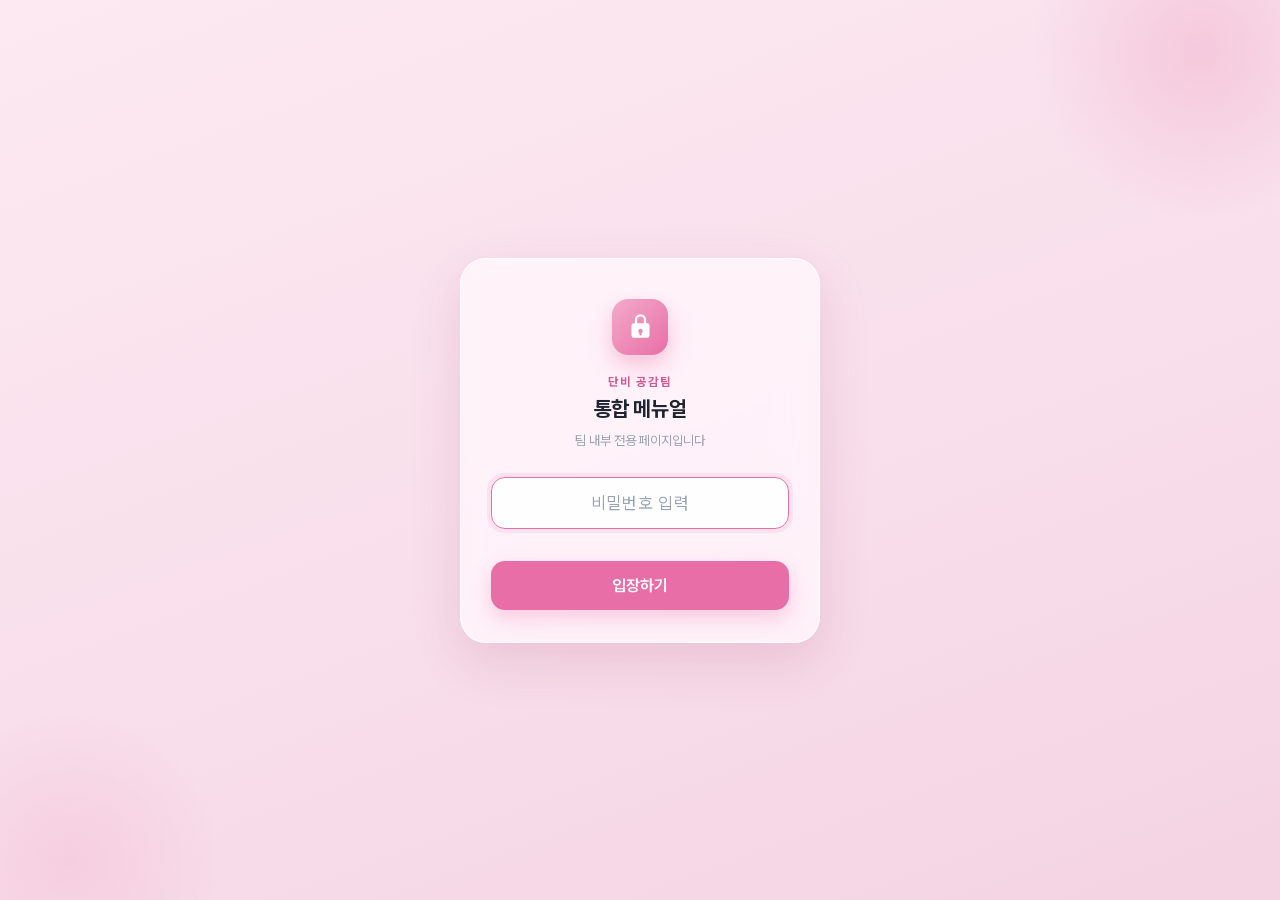
==== accordion-test.html @ 2bc57d80 "Create accordion-test.html" ====
<!DOCTYPE html>
<html lang="ko">
<head>
<meta charset="UTF-8">
<meta name="viewport" content="width=device-width, initial-scale=1.0">
<title>단비공감팀 통합 메뉴얼</title>
<style>
@font-face{
  font-family:'Pretendard Variable';
  font-style:normal;
  font-weight:45 920;
  font-display:swap;
  src:url('assets/pretendard.woff2') format('woff2');
}
</style>
<style>
  :root{
    --bg:#FFF7FA;--surface:#FFFFFF;--border:#F1E2E9;
    --ink-1:#1E2530;--ink-2:#5A6573;--ink-3:#98A2B3;
    --blue:#E76EA6;--blue-dark:#D35792;--blue-deep:#9F3A69;
    --blue-light:#F4ABCB;--blue-soft:#FCF1F6;--blue-soft2:#F8DEEA;
    --radius:18px;
  }
  *{box-sizing:border-box;margin:0;padding:0;}
  html,body{height:100%;background:var(--bg);}
  body{font-family:'Pretendard Variable',Pretendard,-apple-system,system-ui,sans-serif;
    color:var(--ink-1);-webkit-font-smoothing:antialiased;line-height:1.5;}

  /* ===== 게이트 ===== */
  #gate{position:fixed;inset:0;z-index:100;padding:24px;display:flex;align-items:center;justify-content:center;
    background:linear-gradient(160deg,#FCE9F1 0%,#F8DEEA 58%,#F4D3E3 100%);transition:opacity .5s ease;}
  #gate::before{content:"";position:absolute;width:340px;height:340px;border-radius:50%;top:-120px;right:-90px;
    background:radial-gradient(circle,rgba(231,110,166,.22),transparent 70%);pointer-events:none;}
  #gate::after{content:"";position:absolute;width:300px;height:300px;border-radius:50%;bottom:-110px;left:-80px;
    background:radial-gradient(circle,rgba(244,171,203,.28),transparent 70%);pointer-events:none;}
  #gate.hide{opacity:0;pointer-events:none;}
  .gate-card{position:relative;width:100%;max-width:360px;
    background:rgba(255,255,255,.62);
    -webkit-backdrop-filter:blur(20px) saturate(160%);backdrop-filter:blur(20px) saturate(160%);
    border:1px solid rgba(255,255,255,.85);border-radius:26px;
    box-shadow:0 18px 50px rgba(159,58,105,.16);padding:40px 30px 32px;text-align:center;
    animation:rise .6s cubic-bezier(.16,1,.3,1);}
  @keyframes rise{from{opacity:0;transform:translateY(16px);}to{opacity:1;transform:none;}}
  .lock-icon{width:56px;height:56px;margin:0 auto 18px;border-radius:16px;
    background:linear-gradient(135deg,var(--blue-light),var(--blue));
    display:flex;align-items:center;justify-content:center;box-shadow:0 10px 22px rgba(231,110,166,.38);}
  .lock-icon svg{width:27px;height:27px;fill:#fff;}
  .gate-brand{font-size:12px;font-weight:700;letter-spacing:.14em;color:var(--blue-dark);}
  .gate-title{font-size:21px;font-weight:700;letter-spacing:-.02em;margin-top:2px;}
  .gate-sub{font-size:13px;color:var(--ink-3);margin-top:7px;}
  .gate-action{margin-top:26px;}
  .btn{width:100%;border:none;cursor:pointer;font-family:inherit;font-size:16px;font-weight:600;
    background:var(--blue);color:#fff;padding:15px;border-radius:14px;transition:background .15s,transform .1s;
    box-shadow:0 8px 20px rgba(231,110,166,.3);}
  .btn:hover{background:var(--blue-dark);}
  .btn:active{transform:scale(.985);}
  .pw-field{margin-bottom:10px;}
  #pwInput{width:100%;font-family:inherit;font-size:17px;text-align:center;letter-spacing:.3em;
    padding:15px;border:1.5px solid rgba(231,110,166,.35);border-radius:14px;outline:none;
    background:rgba(255,255,255,.9);transition:border-color .15s,box-shadow .15s;}
  #pwInput::placeholder{letter-spacing:.04em;color:var(--ink-3);}
  #pwInput:focus{border-color:var(--blue);box-shadow:0 0 0 4px rgba(231,110,166,.12);}
  .err{color:#d93025;font-size:13px;height:18px;opacity:0;transition:opacity .15s;margin-bottom:4px;}
  .err.show{opacity:1;}
  .shake{animation:shake .4s;}
  @keyframes shake{0%,100%{transform:translateX(0);}20%,60%{transform:translateX(-7px);}40%,80%{transform:translateX(7px);}}

  /* ===== 본문 ===== */
  #app{display:none;}
  #app.show{display:block;animation:fade .5s ease;}
  @keyframes fade{from{opacity:0;}to{opacity:1;}}
  .wrap{max-width:900px;margin:0 auto;padding:22px 22px 80px;}

  /* 히어로 */
  .hero{position:relative;overflow:hidden;border-radius:26px;
    background:linear-gradient(135deg,#FCF1F6 0%,#F8DEEA 50%,#FFF7FB 100%);padding:34px 32px 26px;}
  .hero::before{content:"";position:absolute;right:-60px;top:-70px;width:230px;height:230px;border-radius:50%;
    background:radial-gradient(circle at 35% 35%,rgba(255,255,255,.7),rgba(231,110,166,.3) 60%,transparent 72%);pointer-events:none;}
  .hero-row{position:relative;display:flex;align-items:flex-start;gap:18px;}
  /* 상단 고정 검색바 (fixed = 레이아웃 영향 없음 → 떨림 없음) */
  #stickyBar{position:fixed;top:0;left:0;right:0;z-index:40;background:rgba(255,255,255,.85);
    backdrop-filter:saturate(180%) blur(12px);-webkit-backdrop-filter:saturate(180%) blur(12px);
    border-bottom:1px solid var(--border);padding:10px 22px;
    transform:translateY(-110%);opacity:0;pointer-events:none;transition:transform .25s ease,opacity .2s ease;}
  #stickyBar.show{transform:translateY(0);opacity:1;pointer-events:auto;}
  .sticky-inner{max-width:900px;margin:0 auto;position:relative;}
  .sticky-inner svg{position:absolute;left:16px;top:50%;transform:translateY(-50%);width:18px;height:18px;fill:var(--blue);}
  #searchInput2{width:100%;height:44px;border:1px solid var(--border);border-radius:13px;
    padding:0 16px 0 44px;font-family:inherit;font-size:15px;outline:none;background:#fff;}
  #searchInput2:focus{border-color:var(--blue);}
  .hero-text{flex:1;min-width:0;}
  .eyebrow{display:inline-flex;align-items:center;gap:6px;font-size:12px;font-weight:700;letter-spacing:.01em;
    color:var(--blue-deep);background:rgba(255,255,255,.65);padding:5px 11px;border-radius:999px;margin-bottom:12px;}
  .hero h1{font-size:28px;font-weight:800;letter-spacing:-.03em;color:#3A2A33;}
  .hero h1 b{color:var(--blue);font-weight:800;}
  .hero-sub{font-size:14.5px;color:#7A6470;margin-top:9px;}
  .mascot{flex:0 0 auto;width:96px;height:96px;filter:drop-shadow(0 8px 18px rgba(231,110,166,.2));}
  .mascot img{width:100%;height:100%;object-fit:contain;display:block;}

  /* 검색 */
  .hero-search{position:relative;margin-top:22px;}
  .hero-search svg{position:absolute;left:18px;top:50%;transform:translateY(-50%);width:19px;height:19px;fill:var(--blue);}
  .hero-search input{width:100%;height:54px;border:none;border-radius:15px;outline:none;font-family:inherit;
    font-size:15.5px;color:var(--ink-1);padding:0 20px 0 48px;background:#fff;box-shadow:0 10px 26px rgba(231,110,166,.16);}
  .hero-search input::placeholder{color:var(--ink-3);}

  /* 카테고리 헤더 + 도구 */
  .cat-head{display:flex;align-items:center;justify-content:space-between;margin:30px 2px 12px;}
  .sec-label{font-size:13px;font-weight:700;color:var(--ink-3);letter-spacing:.04em;text-transform:uppercase;}
  .cat-tools{display:none;gap:8px;}
  #app.admin .cat-tools{display:flex;align-items:center;}
  #adminLock,#adminTools{display:flex;align-items:center;gap:8px;}
  #adminTools{display:none;}
  #adminPin{font-family:inherit;font-size:13px;width:116px;height:34px;border:1px solid var(--blue-soft2);
    border-radius:10px;padding:0 11px;outline:none;letter-spacing:.15em;}
  #adminPin:focus{border-color:var(--blue);}
  .admin-err{font-size:12px;font-weight:600;color:#d93025;opacity:0;transition:opacity .15s;}
  .admin-err.show{opacity:1;}
  .admin-badge{display:none;}
  #app.admin .admin-badge{display:inline-flex;align-items:center;gap:5px;font-size:11px;font-weight:700;
    color:#8A5A00;background:#FFF7E6;border:1px solid #FBE4A3;border-radius:999px;padding:3px 9px;margin-left:8px;vertical-align:middle;text-transform:none;letter-spacing:0;}
  .tool-btn{font-family:inherit;font-size:13px;font-weight:600;color:var(--blue);background:var(--blue-soft);
    border:1px solid var(--blue-soft2);border-radius:10px;padding:7px 12px;cursor:pointer;display:flex;align-items:center;gap:5px;transition:background .15s;}
  .tool-btn:hover{background:var(--blue-soft2);}
  .tool-btn.primary{background:var(--blue);color:#fff;border-color:var(--blue);}
  .tool-btn.primary:hover{background:var(--blue-dark);}

  /* 피처 카드 */
  .feature{position:relative;display:flex;align-items:center;gap:16px;cursor:pointer;
    background:linear-gradient(120deg,var(--blue-soft),var(--blue-soft2));border:1px solid transparent;
    border-radius:var(--radius);padding:18px 20px;transition:transform .12s,box-shadow .15s;}
  .feature:hover{transform:translateY(-2px);box-shadow:0 12px 28px rgba(231,110,166,.16);}
  .feature.active{background:linear-gradient(120deg,var(--blue),var(--blue-deep));}
  .feature .fic{width:46px;height:46px;flex:0 0 auto;border-radius:13px;background:rgba(255,255,255,.7);
    display:flex;align-items:center;justify-content:center;font-size:23px;}
  .feature.active .fic{background:rgba(255,255,255,.22);}
  .feature .ftext{flex:1;min-width:0;}
  .feature .fname{font-size:17px;font-weight:700;color:var(--blue-deep);letter-spacing:-.01em;}
  .feature .fdesc{font-size:13px;color:#9A7787;margin-top:2px;}
  .feature.active .fname{color:#fff;}
  .feature.active .fdesc{color:rgba(255,255,255,.85);}
  .feature .arrow{font-size:18px;color:var(--blue);flex:0 0 auto;}
  .feature.active .arrow{color:#fff;}

  /* 카테고리 그리드 */
  .cat-grid{margin-top:12px;display:grid;grid-template-columns:repeat(auto-fill,minmax(168px,1fr));gap:12px;}
  .cat{position:relative;background:var(--surface);border:1px solid var(--border);border-radius:var(--radius);
    padding:16px 16px 16px 18px;cursor:pointer;transition:transform .12s,box-shadow .15s,border-color .15s;}
  .cat::before{content:"";position:absolute;left:0;top:14px;bottom:14px;width:3px;border-radius:0 3px 3px 0;
    background:transparent;transition:background .15s;}
  .cat:hover{transform:translateY(-2px);box-shadow:0 10px 24px rgba(231,110,166,.12);border-color:var(--blue-soft2);}
  .cat:hover::before{background:var(--blue-light);}
  .cat .emoji{font-size:21px;}
  .cat .name{font-size:15px;font-weight:700;margin-top:8px;letter-spacing:-.01em;}
  .cat .desc{font-size:12.5px;color:var(--ink-3);margin-top:2px;}
  .cat.active{background:var(--blue-soft);border-color:var(--blue-light);}
  .cat.active::before{background:var(--blue);}
  .cat.active .name{color:var(--blue-deep);}

  /* 편집 모드 */
  #app.editmode .feature,#app.editmode .cat{cursor:default;}
  #app.editmode .feature:hover,#app.editmode .cat:hover{transform:none;box-shadow:none;}
  [contenteditable="true"]{outline:none;background:#fff;border-radius:7px;box-shadow:0 0 0 2px var(--blue-light);
    padding:1px 7px;display:inline-block;min-width:18px;}
  .feature.active [contenteditable="true"]{color:var(--blue-deep);}
  #app.editmode .cat::after{content:"✎";position:absolute;top:10px;right:12px;font-size:13px;color:var(--blue-light);}

  /* 본문 */
  .tip{margin-top:26px;display:flex;gap:10px;align-items:flex-start;background:var(--blue-soft);
    border:1px solid var(--blue-soft2);color:#9A4D72;border-radius:14px;padding:14px 16px;font-size:14px;}
  .tip b{font-weight:700;color:var(--blue-deep);}
  .content-stub{margin-top:16px;background:var(--surface);border:1px dashed var(--blue-soft2);
    border-radius:var(--radius);padding:44px 24px;text-align:center;color:var(--ink-3);}
  .content-stub .ico{font-size:30px;}
  .content-stub .ttl{font-size:16px;font-weight:600;color:var(--ink-2);margin-top:10px;}
  .content-stub .ttl b{color:var(--blue);}
  .content-stub .sub{font-size:13px;margin-top:6px;}
  #chatPanel{margin-top:16px;}
  .chat-log{display:flex;flex-direction:column;gap:2px;min-height:170px;max-height:380px;overflow-y:auto;
    padding:14px;background:#F3EBEF;border-radius:16px;}
  .msg-row{display:flex;align-items:flex-end;gap:7px;margin-top:10px;}
  .msg-row.grouped{margin-top:3px;}
  .msg-row.user{flex-direction:row-reverse;}
  .avatar{width:32px;height:32px;border-radius:50%;overflow:hidden;flex:0 0 auto;background:#fff;}
  .avatar img{width:100%;height:100%;object-fit:cover;display:block;}
  .bubble-wrap{display:flex;flex-direction:column;max-width:76%;}
  .msg-row.user .bubble-wrap{align-items:flex-end;}
  .bname{font-size:11.5px;color:#6B6B6B;margin:0 0 3px 4px;}
  .brow{display:flex;align-items:flex-end;gap:5px;}
  .msg-row.user .brow{flex-direction:row-reverse;}
  .bubble{padding:9px 12px;border-radius:16px;font-size:14px;line-height:1.55;white-space:pre-wrap;word-break:break-word;}
  .msg-row.bot .bubble{background:#fff;color:#222;border-top-left-radius:5px;}
  .msg-row.user .bubble{background:#FEE500;color:#3D3000;border-top-right-radius:5px;}
  .time{font-size:10px;color:#8F9AA3;white-space:nowrap;}
  .chat-suggest{display:flex;flex-wrap:wrap;gap:7px;margin:12px 0 4px;}
  .chip{font-family:inherit;font-size:12.5px;font-weight:600;color:var(--blue-deep);background:var(--blue-soft);
    border:1px solid var(--blue-soft2);border-radius:999px;padding:6px 12px;cursor:pointer;}
  .chip:hover{background:var(--blue-soft2);}
  .chat-input{display:flex;gap:8px;margin-top:10px;}
  .chat-input input{flex:1;min-width:0;height:46px;border:1px solid var(--border);border-radius:13px;
    padding:0 14px;font-family:inherit;font-size:14px;outline:none;}
  .chat-input input:focus{border-color:var(--blue);}
  .chat-input button{flex:0 0 auto;padding:0 18px;border:none;border-radius:13px;background:var(--blue);
    color:#fff;font-family:inherit;font-weight:600;font-size:14px;cursor:pointer;}
  .chat-input button:hover{background:var(--blue-dark);}
  /* FAQ 아코디언 */
  #faqView{margin-top:16px;}
  .faq-chips{display:flex;flex-wrap:wrap;gap:7px;margin-bottom:12px;}
  .fchip{font-family:inherit;font-size:12.5px;font-weight:600;color:var(--ink-2);background:#fff;
    border:1px solid var(--border);border-radius:999px;padding:6px 13px;cursor:pointer;transition:all .15s;}
  .fchip:hover{border-color:var(--blue-soft2);}
  .fchip.on{color:#fff;background:var(--blue);border-color:var(--blue);}
  .faq-count{font-size:13px;color:var(--ink-3);margin-bottom:12px;}
  .faq-count b{color:var(--ink-1);}
  .faq-list{display:flex;flex-direction:column;gap:10px;}
  /* 목록·상세 2분할 (왼쪽 = 소분류 그룹형) */
  .fd{display:grid;grid-template-columns:240px 1fr;gap:14px;align-items:start;}
  .fd-list{display:flex;flex-direction:column;max-height:720px;overflow-y:auto;padding-right:3px;}
  /* 소분류/기기 묶음 머리글 */
  .fd-group{display:flex;align-items:center;gap:7px;padding:11px 4px 7px;margin-top:2px;
    font-size:11.5px;font-weight:800;color:var(--blue-deep);letter-spacing:-.01em;}
  .fd-group:not(:first-child){border-top:1px solid var(--border);margin-top:6px;}
  .fd-group .fd-gcount{font-size:11px;font-weight:600;color:var(--ink-3);
    background:var(--blue-soft);border-radius:999px;padding:1px 8px;}
  /* 그룹 내 항목 */
  .fd-row{display:block;width:100%;text-align:left;cursor:pointer;font-family:inherit;
background:#fff;border:1px solid var(--border);border-radius:12px;padding:14px 16px;margin-bottom:8px;
transition:all .15s;}
  .fd-row:hover{border-color:var(--blue);transform:translateY(-1px);box-shadow:0 6px 16px rgba(231,110,166,.10);}
  .fd-row.active{background:var(--blue-soft);border-color:var(--blue);}
  .fd-row .fq{display:block;font-size:15px;font-weight:700;color:var(--ink-1);line-height:1.55;
word-break:break-word;}
  .fd-row.active .fq{color:var(--blue-deep);}
  .fd-row .fq-sub{display:inline-block;margin-left:7px;font-size:10.5px;font-weight:600;color:var(--ink-3);}
  .fd-detail{background:#fff;border:1px solid var(--border);border-radius:16px;padding:20px 22px;min-height:320px;}
  .fd-detail .dhead{display:flex;align-items:center;gap:10px;margin-bottom:8px;}
  
  .fd-detail .dtag{font-size:11.5px;font-weight:700;color:var(--blue-deep);background:var(--blue-soft);border-radius:8px;padding:3px 10px;}
  .fd-detail .fcopy-all{margin-left:auto;}
  .fd-detail .dtitle{font-size:18px;font-weight:700;letter-spacing:-.01em;color:var(--ink-1);line-height:1.4;}

  /* ===== 상세영역: STEP 카드 출력 구조 ===== */
  .detail-top{display:flex;align-items:flex-start;gap:10px;margin-bottom:12px;}
  .detail-title-wrap{flex:1;min-width:0;}
  .guide-summary{margin-top:14px;background:linear-gradient(135deg,#FFF7FB,#FCF1F6);
    border:1px solid var(--blue-soft2);border-radius:14px;padding:14px 15px;}
  .guide-summary .sum-label{font-size:11.5px;font-weight:800;color:var(--blue-deep);margin-bottom:6px;}
  .guide-summary .sum-text{font-size:14px;line-height:1.65;color:#3A2A33;white-space:pre-wrap;}
  .guide-section-title{display:flex;align-items:center;gap:8px;margin:18px 0 10px;
    font-size:13px;font-weight:800;color:var(--ink-2);}
  .guide-section-title::before{content:"";width:6px;height:6px;border-radius:50%;background:var(--blue);}
  .step-cards{display:flex;flex-direction:column;gap:12px;}
  .step-card{position:relative;background:#fff;border:1px solid var(--border);border-radius:17px;
    padding:17px 17px 18px 18px;box-shadow:0 8px 20px rgba(231,110,166,.07);}
  .step-card::before{content:"";position:absolute;left:0;top:18px;bottom:18px;width:4px;border-radius:0 999px 999px 0;background:linear-gradient(180deg,var(--blue),var(--blue-light));}
  .step-top{display:flex;align-items:center;gap:10px;margin-bottom:12px;}
  .step-badge{display:inline-flex;align-items:center;justify-content:center;min-width:74px;height:30px;
    padding:0 12px;border-radius:999px;background:linear-gradient(135deg,var(--blue),var(--blue-deep));color:#fff;
    font-size:11.5px;font-weight:950;letter-spacing:.02em;box-shadow:0 7px 14px rgba(231,110,166,.22);}
  .step-title{font-size:14.5px;font-weight:800;color:var(--ink-1);}
  .step-content{
  font-size:16px;
  line-height:1.9;
  color:#3A2A33;
  white-space:pre-wrap;
  margin-top:10px;
  font-weight:500;
}
  .step-image{width:100%;margin:13px 0 10px;border:1px solid var(--border);border-radius:15px;overflow:hidden;background:#fff;
    box-shadow:inset 0 0 0 1px rgba(255,255,255,.7);}
  .step-image img{display:block;width:100%;max-height:520px;object-fit:contain;background:#fff;}
  .step-image-caption{font-size:12px;color:var(--ink-3);padding:9px 11px;border-top:1px solid var(--border);background:#FCFCFD;}
  .step-image.empty{display:none;}
  .step-image img{cursor:zoom-in;transition:opacity .12s, transform .12s;}
  .step-image img:hover{opacity:.94;transform:scale(1.005);} 
  /* 사진 확대 보기 (라이트박스) */
  #lightbox{position:fixed;inset:0;z-index:300;display:none;align-items:center;justify-content:center;
    background:rgba(40,20,30,.8);padding:28px;cursor:zoom-out;}
  #lightbox.show{display:flex;}
  #lightbox img{max-width:95vw;max-height:90vh;border-radius:14px;background:#fff;cursor:default;
    box-shadow:0 24px 70px rgba(0,0,0,.45);}
  #lbClose{position:fixed;top:18px;right:22px;width:42px;height:42px;border:none;border-radius:50%;
    background:rgba(255,255,255,.94);color:var(--ink-1);font-size:20px;line-height:1;cursor:pointer;
    box-shadow:0 4px 14px rgba(0,0,0,.25);}
  #lbClose:hover{background:#fff;}


  /* ===== 참고형 문서: 참고 이미지 + 설명 박스 ===== */
  .ref-image-box{
    margin:16px 0 18px;
    border:1px solid var(--border);
    border-radius:16px;
    overflow:hidden;
    background:#fff;
    box-shadow:0 10px 22px rgba(231,110,166,.07);
  }
  .ref-image-head{
    display:flex;
    align-items:center;
    gap:7px;
    padding:11px 13px;
    font-size:12px;
    font-weight:900;
    color:var(--blue-deep);
    background:var(--blue-soft);
    border-bottom:1px solid var(--border);
  }
  .ref-image-box img{
    display:block;
    width:100%;
    max-height:560px;
    object-fit:contain;
    background:#fff;
    cursor:zoom-in;
    transition:opacity .12s, transform .12s;
  }
  .ref-image-box img:hover{opacity:.94;transform:scale(1.005);}
  .explain-box{
    margin-top:12px;
    background:#fff;
    border:1px solid var(--border);
    border-radius:15px;
    padding:15px 16px;
    box-shadow:0 7px 18px rgba(231,110,166,.04);
  }
  .explain-label{
    font-size:12px;
    font-weight:900;
    color:var(--blue-deep);
    margin-bottom:8px;
  }
  .explain-content{
    font-size:14px;
    line-height:1.75;
    white-space:pre-wrap;
    color:#3A2A33;
  }

  .guide-panel{margin-top:12px;border-radius:14px;padding:13px 14px;font-size:14px;line-height:1.65;white-space:pre-wrap;}
  .guide-panel.warning{background:#FFF7E6;border:1px solid #FBE4A3;color:#6B4E00;}
  .guide-panel.transfer{background:#F4F7FF;border:1px solid #DDE7FF;color:#334155;}
  .guide-panel.note{background:#F5EEF1;border:1px solid var(--border);color:var(--ink-2);}
  .guide-panel b{display:block;font-size:12px;margin-bottom:5px;color:var(--ink-1);}

  .fd-empty{color:var(--ink-3);text-align:center;padding:70px 14px;font-size:14px;}
  @media(max-width:700px){ .fd{grid-template-columns:1fr;} .fd-list{max-height:240px;} }
  .fitem{background:#fff;border:1px solid var(--border);border-radius:14px;overflow:hidden;}
  .fitem-head{display:flex;align-items:center;gap:10px;padding:14px 16px;cursor:pointer;}
  .fitem-head .ftag{font-size:11.5px;font-weight:700;color:var(--blue-deep);background:var(--blue-soft);
    border-radius:7px;padding:2px 8px;white-space:nowrap;}
  .fitem-head .fq{flex:1;font-size:14.5px;font-weight:600;color:var(--ink-1);letter-spacing:-.01em;}
  .fitem-head .fchev{color:var(--ink-3);font-size:11px;transition:transform .2s;}
  .fitem.open .fchev{transform:rotate(180deg);}
  .fitem-body{display:none;padding:0 16px 16px;}
  .fitem.open .fitem-body{display:block;}
  .fld{margin-top:12px;}
  .fld-lbl{font-size:11.5px;font-weight:700;color:var(--ink-3);margin-bottom:5px;}
  .ment-box{position:relative;background:var(--blue-soft);border-radius:11px;padding:12px 44px 12px 13px;
    font-size:14px;line-height:1.6;color:#3A2A33;white-space:pre-wrap;}
  .next-box{background:#F5EEF1;border-radius:11px;padding:12px 13px;font-size:14px;line-height:1.6;color:var(--ink-2);white-space:pre-wrap;}
  .copy-btn{border:none;border-radius:8px;background:rgba(255,255,255,.75);color:var(--blue);cursor:pointer;
    font-size:13px;width:30px;height:28px;flex:0 0 auto;}
  .copy-btn:hover{background:#fff;}
  .ment-box .copy-btn{position:absolute;top:9px;right:9px;}
  .steps{display:flex;flex-direction:column;gap:8px;}
  .step{line-height:1.55;}
  .step .sn{color:var(--blue-deep);font-weight:700;margin-right:3px;}
  .fhash{display:flex;flex-wrap:wrap;gap:6px;margin-top:13px;}
  .fhash .ht{font-size:12.5px;color:var(--blue-deep);background:var(--blue-soft);border-radius:999px;padding:4px 11px;cursor:pointer;}
  .fhash .ht:hover{background:var(--blue-soft2);}
  .fdate{font-size:12px;color:var(--ink-3);margin-top:12px;padding-top:11px;border-top:1px solid var(--border);}
  .faq-empty{text-align:center;color:var(--ink-3);padding:34px 10px;font-size:14px;}
  footer{text-align:center;color:var(--ink-3);font-size:12px;padding:30px 0;}

  /* 토스트 */
  #toast{position:fixed;left:50%;bottom:32px;transform:translateX(-50%) translateY(20px);
    background:var(--ink-1);color:#fff;font-size:13px;font-weight:600;padding:11px 18px;border-radius:12px;
    opacity:0;pointer-events:none;transition:opacity .25s,transform .25s;z-index:200;box-shadow:0 8px 24px rgba(0,0,0,.2);}
  #toast.show{opacity:1;transform:translateX(-50%) translateY(0);}

  @media(max-width:600px){
    .hero h1{font-size:23px;}
    .mascot{width:74px;height:74px;}
    .cat-grid{grid-template-columns:repeat(2,1fr);}
    .cat-head{flex-wrap:wrap;gap:8px;}
  }
</style>
</head>
<body>

<!-- ===== 게이트 ===== -->
<div id="gate">
  <div class="gate-card" id="gateCard">
    <div class="lock-icon">
      <svg viewBox="0 0 24 24"><path d="M12 1a5 5 0 0 0-5 5v3H6a2 2 0 0 0-2 2v9a2 2 0 0 0 2 2h12a2 2 0 0 0 2-2v-9a2 2 0 0 0-2-2h-1V6a5 5 0 0 0-5-5zm0 2a3 3 0 0 1 3 3v3H9V6a3 3 0 0 1 3-3zm0 11a2 2 0 0 1 1 3.73V19a1 1 0 0 1-2 0v-1.27A2 2 0 0 1 12 14z"/></svg>
    </div>
    <div class="gate-brand">단비 공감팀</div>
    <div class="gate-title">통합 메뉴얼</div>
    <div class="gate-sub">팀 내부 전용 페이지입니다</div>
    <div class="gate-action">
      <div class="pw-field">
        <input id="pwInput" type="password" inputmode="numeric" maxlength="12" placeholder="비밀번호 입력" autocomplete="off">
      </div>
      <div class="err" id="errMsg">비밀번호가 올바르지 않습니다</div>
      <button class="btn" id="pwConfirm">입장하기</button>
    </div>
  </div>
</div>

<!-- ===== 본문 ===== -->
<div id="app">
  <div id="stickyBar">
    <div class="sticky-inner">
      <svg viewBox="0 0 24 24"><path d="M15.5 14h-.79l-.28-.27a6.5 6.5 0 1 0-.7.7l.27.28v.79l5 4.99L20.49 19l-4.99-5zm-6 0A4.5 4.5 0 1 1 14 9.5 4.5 4.5 0 0 1 9.5 14z"/></svg>
      <input id="searchInput2" type="text" placeholder="예) 전원 안켜짐, 화면 끊김, 충전 안됨" autocomplete="off">
    </div>
  </div>
  <div class="wrap">

    <header class="hero">
      <div class="hero-row">
        <div class="hero-text">
          <span class="eyebrow">📘 단비공감팀 통합 메뉴얼</span>
          <h1>일반상담 <b>&amp; 기술상담</b> 가이드</h1>
          <p class="hero-sub">업무하면서 활용해보세요! 😊</p>
        </div>
        <div class="mascot" aria-hidden="true">
          <img src="assets/darae.png">
        </div>
      </div>
      <div class="hero-search">
        <svg viewBox="0 0 24 24"><path d="M15.5 14h-.79l-.28-.27a6.5 6.5 0 1 0-.7.7l.27.28v.79l5 4.99L20.49 19l-4.99-5zm-6 0A4.5 4.5 0 1 1 14 9.5 4.5 4.5 0 0 1 9.5 14z"/></svg>
        <input id="searchInput" type="text" placeholder="예) 전원 안켜짐, 화면 끊김, 로그인 안됨, 충전 안됨, TV연결">
      </div>
    </header>

    <div class="cat-head">
      <span class="sec-label">카테고리 <span class="admin-badge">🔧 관리자 모드</span></span>
      <div class="cat-tools">
        <div id="adminLock">
          <input id="adminPin" type="password" inputmode="numeric" maxlength="8" placeholder="관리자 PIN" autocomplete="off">
          <button class="tool-btn" id="adminUnlock">🔓 잠금 해제</button>
          <span class="admin-err" id="adminErr">PIN 오류</span>
        </div>
        <div id="adminTools">
          <button class="tool-btn" id="editToggle">✏️ 편집</button>
          <button class="tool-btn" id="backupBtn">💾 백업</button>
        </div>
      </div>
    </div>

    <!-- 전체 = 피처 카드 -->
    <div class="feature active" id="featureCard" data-cat="전체">
      <div class="fic" data-edit="icon">🔍</div>
      <div class="ftext">
        <div class="fname" data-edit="name">학습기 모델 상관없이 전체 통합 검색하기</div>
        <div class="fdesc" data-edit="desc">모든 메뉴에서 키워드로 한 번에 찾기</div>
      </div>
      <span class="arrow">→</span>
    </div>

    <!-- 카테고리 카드들 (편집 후 백업해서 보내주세요) -->
    <div class="cat-grid" id="catGrid">
      <div class="cat" data-cat="윙크봇"><div class="emoji" data-edit="icon">📟</div><div class="name" data-edit="name">윙크봇</div><div class="desc" data-edit="desc">WD/WC</div></div>
      <div class="cat" data-cat="윙크스쿨"><div class="emoji" data-edit="icon">🎒</div><div class="name" data-edit="name">윙크스쿨</div><div class="desc" data-edit="desc">WT-10/20</div></div>
      <div class="cat" data-cat="삼성탭"><div class="emoji" data-edit="icon">📱</div><div class="name" data-edit="name">삼성탭</div><div class="desc" data-edit="desc">T583</div></div>
      <div class="cat" data-cat="레노버"><div class="emoji" data-edit="icon">🐱</div><div class="name" data-edit="name">레노버</div><div class="desc" data-edit="desc">캐츠잉글리시</div></div>
      <div class="cat" data-cat="학부모앱"><div class="emoji" data-edit="icon">👪</div><div class="name" data-edit="name">학부모앱</div><div class="desc" data-edit="desc">보호자용</div></div>
      <div class="cat" data-cat="AI도움말"><div class="emoji" data-edit="icon">🤖</div><div class="name" data-edit="name">AI도움말</div><div class="desc" data-edit="desc">키워드 챗봇</div></div>
      <div class="cat" data-cat="점검현황"><div class="emoji">💻</div><div class="name">레노버·업무폰 점검</div><div class="desc">레노버 · 교사PC · 업무폰</div></div>
      <div class="cat" data-cat="단비폰"><div class="emoji">📱</div><div class="name">단비폰 점검 가이드</div><div class="desc">원격지원 · 2차 점검</div></div>
    </div>

    <div class="tip" id="tipBox">💡 <span><b>전체 검색</b> — 검색창에 키워드를 입력하면 모든 메뉴에서 통합 검색됩니다.</span></div>

    <div class="content-stub" id="stub">
      <div class="ico">🗂️</div>
      <div class="ttl">콘텐츠 준비 중</div>
      <div class="sub">이 카테고리는 아직 비어 있어요. 엑셀/구글시트 양식으로 주시면 채워드립니다.</div>
    </div>

    <div id="faqView" style="display:none;">
      <div class="faq-chips" id="faqChips"></div>
      <div class="faq-count" id="faqCount"></div>
      <div class="fd">
        <div class="fd-list" id="fdList"></div>
        <div class="fd-detail" id="fdDetail"></div>
      </div>
    </div>

    <div id="chatPanel" style="display:none;">
      <div class="chat-log" id="chatLog"></div>
      <div class="chat-suggest" id="chatSuggest"></div>
      <div class="chat-input">
        <input id="chatText" type="text" placeholder="궁금한 내용을 입력하세요 (예: 카드 변경)" autocomplete="off">
        <button id="chatSend">전송</button>
      </div>
    </div>

    <footer>danbi</footer>
  </div>
</div>

<div id="toast"></div>

<script>
(function(){
  var PASSWORD = "1234";  /* 입장 비밀번호 */

  var gate=document.getElementById('gate'),
      pwInput=document.getElementById('pwInput'),
      pwConfirm=document.getElementById('pwConfirm'),errMsg=document.getElementById('errMsg'),
      gateCard=document.getElementById('gateCard'),app=document.getElementById('app');

  /* 관리자 모드: 주소에 ?admin=1 또는 #admin 이 있을 때만 편집/백업 노출 */
  var isAdmin = /[?&]admin=1\b/.test(location.search) || /admin/i.test(location.hash);
  if(isAdmin) app.classList.add('admin');

  /* 관리자 PIN — 여기만 바꾸세요 (입장 비밀번호와 다르게 설정) */
  var ADMIN_PIN = "0000";
  if(isAdmin){
    var adminLock=document.getElementById('adminLock'),
        adminTools=document.getElementById('adminTools'),
        adminPin=document.getElementById('adminPin'),
        adminUnlock=document.getElementById('adminUnlock'),
        adminErr=document.getElementById('adminErr');
    var aUnlocked=false; try{ aUnlocked=sessionStorage.getItem('danbi_admin')==='1'; }catch(e){}
    if(aUnlocked){ adminLock.style.display='none'; adminTools.style.display='flex'; }
    var tryAdmin=function(){
      if(adminPin.value===ADMIN_PIN){
        try{ sessionStorage.setItem('danbi_admin','1'); }catch(e){}
        adminLock.style.display='none'; adminTools.style.display='flex';
      }else{ adminErr.classList.add('show'); adminPin.value=''; adminPin.focus(); }
    };
    adminUnlock.addEventListener('click',tryAdmin);
    adminPin.addEventListener('keydown',function(e){
      if(e.key==='Enter') tryAdmin();
      if(adminErr.classList.contains('show')) adminErr.classList.remove('show');
    });
  }

  try{ if(sessionStorage.getItem('danbi_in')==='1'){ unlock(true); } else { setTimeout(function(){pwInput.focus();},650); } }catch(e){ setTimeout(function(){pwInput.focus();},650); }
  function check(){
    if(pwInput.value===PASSWORD){ try{sessionStorage.setItem('danbi_in','1');}catch(e){} unlock(false); }
    else{ errMsg.classList.add('show');gateCard.classList.add('shake');pwInput.value='';
      setTimeout(function(){gateCard.classList.remove('shake');},420);pwInput.focus(); }
  }
  pwConfirm.addEventListener('click',check);
  pwInput.addEventListener('keydown',function(e){
    if(e.key==='Enter')check();
    if(errMsg.classList.contains('show'))errMsg.classList.remove('show');
  });
  function unlock(instant){
    app.classList.add('show');
    if(instant){gate.style.display='none';}
    else{gate.classList.add('hide');setTimeout(function(){gate.style.display='none';},500);
      setTimeout(function(){document.getElementById('searchInput').focus();},560);}
  }

  /* ===== 편집 모드 (모든 카드) ===== */
  var editToggle=document.getElementById('editToggle'),
      backupBtn=document.getElementById('backupBtn'),
      editMode=false;
  function cards(){ return [].slice.call(document.querySelectorAll('[data-cat]')); }
  function editEls(card){ return [].slice.call(card.querySelectorAll('[data-edit]')); }

  /* 저장값 불러오기 */
  function applySaved(){
    var data;
    try{ data=JSON.parse(localStorage.getItem('danbi_menu')||'null'); }catch(e){ data=null; }
    if(!data) return;
    cards().forEach(function(card){
      var key=card.getAttribute('data-cat'), saved=data[key];
      if(!saved) return;
      editEls(card).forEach(function(el){
        var f=el.getAttribute('data-edit');
        if(saved[f]!=null) el.textContent=saved[f];
      });
    });
  }
  applySaved();

  editToggle.addEventListener('click',function(){
    editMode=!editMode;
    app.classList.toggle('editmode',editMode);
    cards().forEach(function(card){
      editEls(card).forEach(function(el){ el.contentEditable=editMode?'true':'false'; });
    });
    editToggle.innerHTML = editMode ? '✅ 완료' : '✏️ 편집';
    editToggle.classList.toggle('primary',editMode);
    if(!editMode){ saveAll(); toast('편집 내용 저장됨'); }
    else toast('카드를 눌러 글자를 수정하세요');
  });

  function collect(){
    var out={};
    cards().forEach(function(card){
      var key=card.getAttribute('data-cat'),obj={};
      editEls(card).forEach(function(el){ obj[el.getAttribute('data-edit')]=el.textContent.trim(); });
      out[key]=obj;
    });
    return out;
  }
  function saveAll(){ try{ localStorage.setItem('danbi_menu',JSON.stringify(collect())); }catch(e){} }

  /* 백업: JSON 클립보드 복사 */
  backupBtn.addEventListener('click',function(){
    if(editMode){ saveAll(); }
    var json=JSON.stringify(collect(),null,2);
    if(navigator.clipboard && navigator.clipboard.writeText){
      navigator.clipboard.writeText(json).then(function(){ toast('카드 내용이 복사됐어요. Claude에게 붙여넣어 주세요'); },
        function(){ fallbackCopy(json); });
    }else{ fallbackCopy(json); }
  });
  function fallbackCopy(text){
    var ta=document.createElement('textarea');ta.value=text;document.body.appendChild(ta);ta.select();
    try{document.execCommand('copy');toast('카드 내용이 복사됐어요');}catch(e){window.prompt('아래 내용을 복사해 Claude에게 보내주세요',text);}
    document.body.removeChild(ta);
  }

  var toastEl=document.getElementById('toast'),toastTimer;
  function toast(msg){
    toastEl.textContent=msg;toastEl.classList.add('show');
    clearTimeout(toastTimer);toastTimer=setTimeout(function(){toastEl.classList.remove('show');},2200);
  }

  /* ===== 단일 데이터: 검색·카테고리·챗봇이 모두 이 FAQ를 사용 ===== */
  /* 시트 컬럼 → cat(분류) / sub(소분류=칩) / q(문의) / ment(안내 멘트) / next(후속 조치) / tags(키워드=#해시태그) / date(수정일) */
  var FAQ = [];  /* 데이터는 technical-faq.json 에서 불러옵니다 */;

  /* ===== 유틸 ===== */
  function norm(s){ return (s||'').replace(/\s+/g,'').toLowerCase(); }
  function esc(s){ return (s||'').replace(/&/g,'&amp;').replace(/</g,'&lt;').replace(/>/g,'&gt;'); }
  function copyText(t){
    if(navigator.clipboard&&navigator.clipboard.writeText){
      navigator.clipboard.writeText(t).then(function(){toast('복사됐어요');},function(){legacyCopy(t);});
    }else legacyCopy(t);
  }
  function legacyCopy(t){var ta=document.createElement('textarea');ta.value=t;document.body.appendChild(ta);ta.select();
    try{document.execCommand('copy');toast('복사됐어요');}catch(e){}document.body.removeChild(ta);}

  /* ===== FAQ 렌더링 ===== */
  var faqView=document.getElementById('faqView'),faqChips=document.getElementById('faqChips'),
      faqCount=document.getElementById('faqCount'),fdList=document.getElementById('fdList'),
      fdDetail=document.getElementById('fdDetail'),stubEl=document.getElementById('stub'),
      chatPanel=document.getElementById('chatPanel'),tipBox=document.getElementById('tipBox'),
      currentCat='전체',activeChip='전체',curItems=[],curSel=0;

  function rowHTML(f,i,showSub){
    /* showSub=true(전체·검색, cat 그룹): 소분류를 힌트로 / false(기기뷰, sub 그룹): 제목만 */
    var hint=showSub&&f.sub?'<span class="fq-sub">'+esc(f.sub)+'</span>':'';
    return '<button class="fd-row" data-i="'+i+'"><span class="fq">'+esc(f.q)+hint+'</span></button>';
  }
  function fmtSteps(t){
    t=(t||'').replace(/\r/g,'').trim();
    if(!t) return '';
    t=t.replace(/\s*([\u2460-\u246E\u3260-\u3266])/g,'\n$1'); /* ①-⑮, ㉠-㉦ 앞에서 줄바꿈 */
    t=t.replace(/\s*→\s*/g,'\n→ ');                          /* 화살표 단계 분리 */
    var parts=t.split('\n').map(function(s){return s.trim();}).filter(Boolean);
    if(parts.length<=1) return '<div class="step">'+esc(t)+'</div>';
    return '<div class="steps">'+parts.map(function(p){
      var h=esc(p).replace(/^(→|[\u2460-\u246E]|[\u3260-\u3266])\s*/,'<b class="sn">$1</b> ');
      return '<div class="step">'+h+'</div>';
    }).join('')+'</div>';
  }
  function splitTextSteps(t){
    t=(t||'').replace(/\r/g,'').trim();
    if(!t) return [];
    /* ①, ②, → 기준으로 너무 긴 안내문을 STEP 카드로 나눔 */
    var prepared=t
      .replace(/\s*([\u2460-\u246E\u3260-\u3266])/g,'\n$1 ')
      .replace(/\s*→\s*/g,'\n→ ');
    var parts=prepared.split('\n').map(function(s){return s.trim();}).filter(Boolean);
    if(parts.length<=1) return [{step:1,content:t,image:''}];
    return parts.map(function(p,i){
      return {step:i+1,content:p.replace(/^([\u2460-\u246E\u3260-\u3266]|→)\s*/,'').trim(),image:''};
    });
  }
  function normalizedSteps(f){
    /* 추후 GUIDE 시트/JSON에서 steps 배열이 들어오면 그대로 출력 */
    if(f.steps && Object.prototype.toString.call(f.steps)==='[object Array]' && f.steps.length){
      return f.steps.map(function(s,i){
        return {
          step:s.step||s.no||s.order||(i+1),
          title:s.title||'',
          content:s.content||s.text||s.ment||'',
          image:s.image||s.img||s.imageUrl||'',
          caption:s.caption||''
        };
      });
    }
    return splitTextSteps(f.ment);
  }
  function stepCardsHTML(f){
    var type=(f.docType||f.type||'절차형').trim();
    var steps=normalizedSteps(f);

    /* 참고형: STEP별 이미지가 아니라 대표 참고사진을 위에 따로 보여줌 */
    if(type==='참고형'){
      var refImg=f.refImage||'';
      var ref=refImg
        ? '<div class="ref-image-box">'
            +'<div class="ref-image-head">📷 참고 이미지</div>'
            +'<img src="'+esc(refImg)+'" alt="'+esc(f.q||'참고 이미지')+'">'
          +'</div>'
        : '';

      var text=(steps||[]).map(function(s){return s.content;}).filter(Boolean).join('\n');
      if(!text) text=f.ment||'내용을 입력해주세요.';

      return ref
        +'<div class="explain-box">'
          +'<div class="explain-label">📝 설명</div>'
          +'<div class="explain-content">'+esc(text)+'</div>'
        +'</div>';
    }

    /* 절차형: STEP마다 이미지가 있으면 같이 보여줌 */
    if(!steps.length) return '';
    return '<div class="guide-section-title">조치 순서</div><div class="step-cards">'
      +steps.map(function(s,i){
        var n=s.step||i+1;
        var img=s.image
          ? '<div class="step-image"><img src="'+esc(s.image)+'" alt="STEP '+esc(String(n))+' 이미지">'+(s.caption?'<div class="step-image-caption">'+esc(s.caption)+'</div>':'')+'</div>'
          : '';
        return '<div class="step-card">'
          +'<div class="step-top"><span class="step-badge">'+String(n).padStart(2,'0')+' STEP</span>'
          +(s.title?'<span class="step-title">'+esc(s.title)+'</span>':'')+'</div>'
          +img
          +'<div class="step-content">'+esc(s.content||'내용을 입력해주세요.')+'</div>'
        +'</div>';
      }).join('')
    +'</div>';
  }
  function detailHTML(f){
    var tags=(f.tags||[]).map(function(t){return '<span class="ht">#'+esc(t)+'</span>';}).join('');
    return '<div class="detail-top"><div class="detail-title-wrap">'
      +'<div class="dhead"><span class="dtag">'+esc(f.cat)+(f.sub?' · '+esc(f.sub):'')+'</span></div>'
      +'<div class="dtitle">'+esc(f.q)+'</div></div>'
      +'<button class="copy-btn fcopy-all" title="전체 복사">📋</button></div>'
      +'<div class="guide-summary"><div class="sum-label">요약</div><div class="sum-text">'+esc(f.says||f.q||'')+'</div>'
      +'<button class="copy-btn fcopy-ment" title="1차 조치 복사" style="float:right;margin-top:-28px;">📋</button></div>'
      +stepCardsHTML(f)
      +(f.next?'<div class="guide-panel transfer"><b>추가 조치 / 이관 기준</b>'+fmtSteps(f.next)+'</div>':'')
      +(f.note?'<div class="guide-panel note"><b>비고</b>'+esc(f.note)+'</div>':'')
      +(tags?'<div class="fhash">'+tags+'</div>':'');
  }

  function selectRow(i){
    curSel=i;
    var rows=fdList.querySelectorAll('.fd-row'),hit=null;
    for(var k=0;k<rows.length;k++){
      var on=(+rows[k].getAttribute('data-i')===i);
      rows[k].classList.toggle('active',on);
      if(on) hit=rows[k];
    }
    var f=curItems[i];
    fdDetail.innerHTML = f ? detailHTML(f) : '<div class="fd-empty">왼쪽에서 항목을 선택하세요.</div>';
    if(hit&&hit.scrollIntoView) hit.scrollIntoView({block:'nearest'});
  }
  function renderItems(items,showCat){
    curItems=items;
    if(!items.length){
      fdList.innerHTML='';
      fdDetail.innerHTML='<div class="fd-empty">관련 답변을 못 찾았어요. 간략하게 다시 단어를 적어 시도해주세요.</div>';
      return;
    }
    /* 전체·검색은 기기(cat)로, 기기 선택뷰는 소분류(sub)로 묶음 */
    var groupKey=showCat?'cat':'sub';
    var order=[],bucket={};
    items.forEach(function(f,i){
      var g=(f[groupKey]||'기타');
      if(!bucket[g]){ bucket[g]=[]; order.push(g); }
      bucket[g].push(i);                     /* curItems 원본 인덱스 보존 */
    });
    var html='';
    order.forEach(function(g){
      var ids=bucket[g];
      html+='<div class="fd-group">'+esc(g)+'<span class="fd-gcount">'+ids.length+'</span></div>';
      html+=ids.map(function(i){ return rowHTML(items[i],i,showCat); }).join('');
    });
    fdList.innerHTML=html;
    selectRow(0);
  }
  function chipValues(name){
    var out=[],key=(name==='전체')?'cat':'sub';
    FAQ.forEach(function(f){ if(name!=='전체'&&f.cat!==name)return; var v=f[key]; if(v&&out.indexOf(v)<0)out.push(v); });
    return out;
  }
  function renderChips(name){
    var vals=['전체'].concat(chipValues(name));
    faqChips.innerHTML=vals.map(function(v){
      return '<button class="fchip'+(v===activeChip?' on':'')+'" data-chip="'+esc(v)+'">'+esc(v)+'</button>';
    }).join('');
  }
  function filteredItems(name){
    var list=FAQ.filter(function(f){return name==='전체'||f.cat===name;});
    if(activeChip!=='전체'){
      var key=(name==='전체')?'cat':'sub';
      list=list.filter(function(f){return f[key]===activeChip;});
    }
    return list;
  }
function renderCategory(name){
  currentCat=name;
  activeChip='전체';

  if(name==='점검현황'){
    window.open('pages/점검현황.html','_blank');
    return;
}

  if(name==='단비폰'){
      window.open('pages/danbiphone.html','_blank');
      return;
  }

  if(name==='AI도움말'){ faqView.style.display='none'; stubEl.style.display='none'; chatPanel.style.display='block';
      tipBox.innerHTML='💡 <span><b>AI 도움말</b> — 매뉴얼 안에서 키워드로 답을 찾아드려요. 궁금한 걸 입력해 보세요.</span>'; initChat(); return; }
    chatPanel.style.display='none';
    var has=(name==='전체')||FAQ.some(function(f){return f.cat===name;});
    if(!has){ faqView.style.display='none'; stubEl.style.display=''; 
      tipBox.innerHTML='💡 <span><b>'+esc(name)+'</b> — 콘텐츠를 채우면 여기에 표시됩니다.</span>'; return; }
    tipBox.innerHTML=(name==='전체')
      ? '💡 <span><b>전체</b> — 검색창에 키워드를 넣거나 칩으로 분류를 좁혀보세요.</span>'
      : '💡 <span><b>'+esc(name)+'</b> — 칩으로 소분류를 좁히거나 항목을 펼쳐 확인하세요.</span>';
    renderChips(name);
    var items=filteredItems(name);
    faqCount.innerHTML='총 <b>'+items.length+'</b>개';
    renderItems(items, name==='전체');
    stubEl.style.display='none'; faqView.style.display='block';
  }
  function runSearch(q){
    var nq=norm(q);
    var res=FAQ.filter(function(f){
      return norm(f.q).indexOf(nq)>=0||norm(f.ment).indexOf(nq)>=0||norm(f.next).indexOf(nq)>=0
        ||norm(f.says).indexOf(nq)>=0||norm(f.note).indexOf(nq)>=0
        ||(f.tags||[]).some(function(t){var nt=norm(t);return nt.indexOf(nq)>=0||(nq.length>=2&&nq.indexOf(nt)>=0);});
    });
    faqChips.innerHTML=''; activeChip='전체';
    faqCount.innerHTML='검색 “<b>'+esc(q)+'</b>” · '+res.length+'개';
    renderItems(res, true);
    stubEl.style.display='none'; chatPanel.style.display='none'; faqView.style.display='block';
  }

  /* 목록 행 클릭 → 상세 표시 */
  fdList.addEventListener('click',function(e){
    var row=e.target.closest('.fd-row'); if(!row) return;
    selectRow(+row.getAttribute('data-i'));
  });
  /* 상세 영역: 해시태그 검색 / 복사 */
  /* ===== 사진 확대 보기 (라이트박스) ===== */
  var lightbox=null;
  function openLightbox(src,alt){
    if(!src) return;
    if(!lightbox){
      lightbox=document.createElement('div'); lightbox.id='lightbox';
      lightbox.innerHTML='<button id="lbClose" title="닫기" aria-label="닫기">✕</button><img alt="">';
      document.body.appendChild(lightbox);
      lightbox.addEventListener('click',function(e){
        if(e.target===lightbox || e.target.id==='lbClose') closeLightbox();
      });
    }
    var img=lightbox.querySelector('img');
    img.setAttribute('src',src); img.setAttribute('alt',alt||'');
    lightbox.classList.add('show');
  }
  function closeLightbox(){ if(lightbox) lightbox.classList.remove('show'); }
  document.addEventListener('keydown',function(e){ if(e.key==='Escape') closeLightbox(); });

  fdDetail.addEventListener('click',function(e){
    var im=e.target.closest('.step-image img, .ref-image-box img');
    if(im){ openLightbox(im.getAttribute('src'), im.getAttribute('alt')); return; }
    var ht=e.target.closest('.ht');
    if(ht){ var kw=ht.textContent.replace('#',''); applyQuery(kw); window.scrollTo({top:0,behavior:'smooth'}); return; }
    var f=curItems[curSel]; if(!f) return;
    if(e.target.closest('.fcopy-all')){ copyText(f.q+'\n\n[1차 조치]\n'+f.ment+(f.next?'\n\n[추가 조치]\n'+f.next:'')+(f.note?'\n\n[비고]\n'+f.note:'')); return; }
    if(e.target.closest('.fcopy-ment')){ copyText(f.ment); return; }
  });
  faqChips.addEventListener('click',function(e){
    var c=e.target.closest('.fchip'); if(!c) return;
    activeChip=c.getAttribute('data-chip');
    renderChips(currentCat);
    var items=filteredItems(currentCat);
    faqCount.innerHTML='총 <b>'+items.length+'</b>개';
    renderItems(items, currentCat==='전체');
  });

  /* ===== 카테고리 카드 선택 ===== */
  function selectCat(card){
    cards().forEach(function(x){x.classList.remove('active');});
    card.classList.add('active');
    renderCategory(card.getAttribute('data-cat'));
  }
  cards().forEach(function(card){
    card.addEventListener('click',function(e){
      if(editMode) return;
      if(e.target.isContentEditable) return;
      selectCat(card);
    });
  });

  /* ===== 상단 통합 검색 ===== */
  var searchInput=document.getElementById('searchInput'),searchInput2=document.getElementById('searchInput2');
  function applyQuery(q){
    q=(q||'').trim();
    if(searchInput.value!==q) searchInput.value=q;
    if(searchInput2.value!==q) searchInput2.value=q;
    if(q) runSearch(q); else renderCategory(currentCat);
  }
  searchInput.addEventListener('input',function(){ applyQuery(this.value); });
  searchInput2.addEventListener('input',function(){ applyQuery(this.value); });

  /* ===== AI도움말 챗봇 (같은 FAQ 사용) ===== */
  var SUGGEST=["전원이 안 켜져요","화면이 끊겨요","로그인 안돼요","충전이 안돼요"];
  var chatLog=document.getElementById('chatLog'),chatSuggest=document.getElementById('chatSuggest'),
      chatText=document.getElementById('chatText'),chatSend=document.getElementById('chatSend'),chatReady=false;
  var lastWho=null, MASCOT=(document.querySelector('.mascot img')||{}).src||'';
  function nowTime(){var d=new Date(),h=d.getHours(),m=d.getMinutes(),ap=h<12?'오전':'오후',hh=h%12;if(hh===0)hh=12;return ap+' '+hh+':'+(m<10?'0'+m:m);}
  function addMsg(text,who){
    var grouped=(lastWho===who);
    var row=document.createElement('div'); row.className='msg-row '+who+(grouped?' grouped':'');
    var h='';
    if(who==='bot') h+='<div class="avatar">'+(grouped?'':'<img src="'+MASCOT+'" alt="">')+'</div>';
    h+='<div class="bubble-wrap">';
    if(who==='bot'&&!grouped) h+='<div class="bname">단비</div>';
    h+='<div class="brow"><div class="bubble"></div><span class="time">'+nowTime()+'</span></div></div>';
    row.innerHTML=h;
    row.querySelector('.bubble').textContent=text;  /* 안전하게 텍스트로 삽입 */
    chatLog.appendChild(row); chatLog.scrollTop=chatLog.scrollHeight;
    lastWho=who;
  }
  function bestMatch(q){
    var nq=norm(q),best=null,score=0;
    FAQ.forEach(function(f){
      var s=0;
      (f.tags||[]).forEach(function(t){var nt=norm(t);if(nt&&(nq.indexOf(nt)>=0||(nq.length>=2&&nt.indexOf(nq)>=0)))s+=2;});
      if(norm(f.q).indexOf(nq)>=0)s+=2;
      if(nq.length>=2&&norm(f.says).indexOf(nq)>=0)s+=1;
      if(s>score){score=s;best=f;}
    });
    return score>0?best:null;
  }
  function ask(q){
    q=(q||'').trim(); if(!q)return; addMsg(q,'user');
    var f=bestMatch(q);
    setTimeout(function(){
      addMsg(f ? ('📌 ['+f.cat+'] '+f.q+'\n\n[1차 조치]\n'+f.ment+(f.next?'\n\n[추가 조치]\n'+f.next:''))
              : "관련 답변을 못 찾았어요. 간략하게 다시 단어를 적어 시도해주세요.",'bot');
    },180);
    chatText.value='';
  }
  function initChat(){
    chatText.focus(); if(chatReady)return; chatReady=true;
    addMsg("프로님 안녕하세요! 저는 다래예요.  🤖\n 실제ai 검색이 아니라, 증상을 입력하면 점검 매뉴얼에서 1차 조치를 찾아드려요.",'bot');
    SUGGEST.forEach(function(s){var c=document.createElement('button');c.className='chip';c.textContent=s;
      c.addEventListener('click',function(){ask(s);});chatSuggest.appendChild(c);});
    chatSend.addEventListener('click',function(){ask(chatText.value);});
    chatText.addEventListener('keydown',function(e){if(e.key==='Enter')ask(chatText.value);});
  }

  /* =====================================================================
     데이터 연결 설정
     ─────────────────────────────────────────────────────────────────────
     ▸ 구글시트 '웹에 게시 > CSV' 주소를 아래 SHEET_CSV_URL 에 붙여넣으세요.
       (정책 바뀌면 시트만 고치면 약 5분 내 자동 반영됩니다)
     ▸ 비워두면 data/technical-faq.json 으로 동작합니다.
     ▸ 시트가 안 열리면 자동으로 technical-faq.json 으로 대체(안전장치).
     ▸ STEP 사진: 시트 'STEPn사진' 칸에 파일명만 적으면 IMG_BASE 폴더에서 찾음.
     ===================================================================== */
  var SHEET_CSV_URL = "https://docs.google.com/spreadsheets/d/e/2PACX-1vSEYbFjQgL9dYX-t3brc34goP1rdrgRMr7PJzbg8-04fTH0vE5t74VpLnlKdjGDkJ6M2vQ6mEn_pbXK/pub?gid=1815248879&single=true&output=csv";          /* 예: https://docs.google.com/.../pub?gid=0&single=true&output=csv */
  var IMG_BASE      = "assets/guides/";      /* 깃허브 사진 폴더 */
  var FALLBACK_JSON = "data/technical-faq.backup.json";

  /* CSV 파서 (따옴표·줄바꿈 안전) */
  function parseCSV(text){
    var rows=[],row=[],cur="",q=false;
    for(var i=0;i<text.length;i++){var c=text[i];
      if(q){ if(c==='"'){ if(text[i+1]==='"'){cur+='"';i++;} else q=false; } else cur+=c; }
      else { if(c==='"')q=true; else if(c===','){row.push(cur);cur="";}
             else if(c==='\n'){row.push(cur);rows.push(row);row=[];cur="";}
             else if(c==='\r'){} else cur+=c; } }
    if(cur!==""||row.length){row.push(cur);rows.push(row);}
    return rows;
  }
  /* 사진 경로 정리: 파일명만 적으면 img/ 자동, 경로/URL 이면 그대로 */
  function resolveImg(v){
    v=(v||'').trim();
    if(!v) return '';

    // 외부 URL이면 그대로 사용
    if(/^(https?:)?\/\//i.test(v)) return v;

    // 이미 assets/ 또는 img/로 시작하면 그대로 사용
    if(/^(assets|img)\//i.test(v)) return v;

    // 그 외에는 assets/guides/를 앞에 붙임
    return IMG_BASE + v;
  }
  /* 시트 행 → FAQ 객체 (헤더 이름으로 매핑, 칼럼 순서 바뀌어도 안전) */
  function rowsToFAQ(rows){
    if(!rows||!rows.length) return [];
    var head=rows[0].map(function(h){return (h||'').replace(/\s+/g,'').trim();});
    function idx(){ for(var a=0;a<arguments.length;a++){var k=head.indexOf(arguments[a]); if(k>=0)return k;} return -1; }
    var iCat=idx('분류','cat'), iSub=idx('소분류','sub'), iQ=idx('제목','q','문의'),
        iType=idx('문서타입','type','docType'),
        iSay=idx('요약','고객말','says'),
        iRef=idx('참고사진','참고형사진','대표사진','refImage'),
        iNext=idx('추가조치','next'),
        iNote=idx('비고','note'), iTag=idx('검색태그','tags','태그');
    /* STEP / STEPn사진 칼럼 자동 탐지 */
    var stepCols=[];
    head.forEach(function(h,i){
      var m=h.match(/^STEP\s*(\d+)$/i); if(m){ var n=+m[1]; (stepCols[n]=stepCols[n]||{}).c=i; }
      var p=h.match(/^STEP\s*(\d+)\s*(사진|이미지|img|image)$/i); if(p){ var n2=+p[1]; (stepCols[n2]=stepCols[n2]||{}).img=i; }
    });
    var out=[];
    for(var r=1;r<rows.length;r++){
      var row=rows[r]; if(!row) continue;
      var g=function(k){ return (k>=0 && row[k]!=null) ? String(row[k]).trim() : ''; };
      var cat=g(iCat), q=g(iQ);
      if(!cat && !q) continue;                 /* 빈 줄 건너뜀 */
      var steps=[];
      for(var n=1;n<stepCols.length;n++){
        var sc=stepCols[n]; if(!sc) continue;
        var content=sc.c!=null?g(sc.c):'';
        var image  =sc.img!=null?resolveImg(g(sc.img)):'';
        if(content||image) steps.push({step:n,content:content,image:image});
      }
      var tagsRaw=g(iTag);
      var tags=tagsRaw?tagsRaw.split(/[|,]/).map(function(t){return t.trim();}).filter(Boolean):[];
      var f={
        cat:cat,
        sub:g(iSub),
        q:q,
        docType:g(iType)||'절차형',
        says:g(iSay),
        refImage:resolveImg(g(iRef)),
        next:g(iNext),
        note:g(iNote),
        tags:tags,
        steps:steps
      };
      f.ment=steps.map(function(s){return s.content;}).filter(Boolean).join('\n'); /* 복사·검색·AI 호환용 */
      out.push(f);
    }
    return out;
  }
  function applyFAQ(arr){ FAQ.length=0; Array.prototype.push.apply(FAQ,arr); renderCategory('전체'); }
  function loadError(msg){
    var fv=document.getElementById('faqView');
    if(fv) fv.innerHTML='<div style="padding:40px 16px;text-align:center;color:#98A2B3;font-size:14px;line-height:1.6;">'+msg+'</div>';
  }
  function loadJSON(){
    return fetch(FALLBACK_JSON+'?v='+Date.now())
      .then(function(r){ if(!r.ok) throw new Error(r.status); return r.json(); })
      .then(function(arr){ applyFAQ(arr); });
  }
  function loadData(){
    if(SHEET_CSV_URL){
      fetch(SHEET_CSV_URL+(SHEET_CSV_URL.indexOf('?')<0?'?':'&')+'t='+Date.now())
        .then(function(r){ if(!r.ok) throw new Error(r.status); return r.text(); })
        .then(function(t){ var arr=rowsToFAQ(parseCSV(t)); if(!arr.length) throw new Error('empty'); applyFAQ(arr); })
        .catch(function(){
          loadJSON().catch(function(){
            loadError('시트를 불러오지 못했어요.<br>게시 상태와 CSV 주소를 확인해 주세요.');
          });
        });
    } else {
      loadJSON().catch(function(){
        loadError('데이터를 불러오지 못했어요.<br>파일을 직접 열지 말고 공유받은 주소로 접속해 주세요.');
      });
    }
  }
  loadData();

  /* 스크롤이 히어로를 지나면 고정 검색바를 부드럽게 표시 (fixed라 떨림 없음) */
  var stickyBar=document.getElementById('stickyBar'),sbTick=false;
  function onScroll(){
    if(sbTick) return; sbTick=true;
    requestAnimationFrame(function(){
      if(window.scrollY>200) stickyBar.classList.add('show');
      else stickyBar.classList.remove('show');
      sbTick=false;
    });
  }
  window.addEventListener('scroll',onScroll,{passive:true});
})();
</script>
</body>
</html>
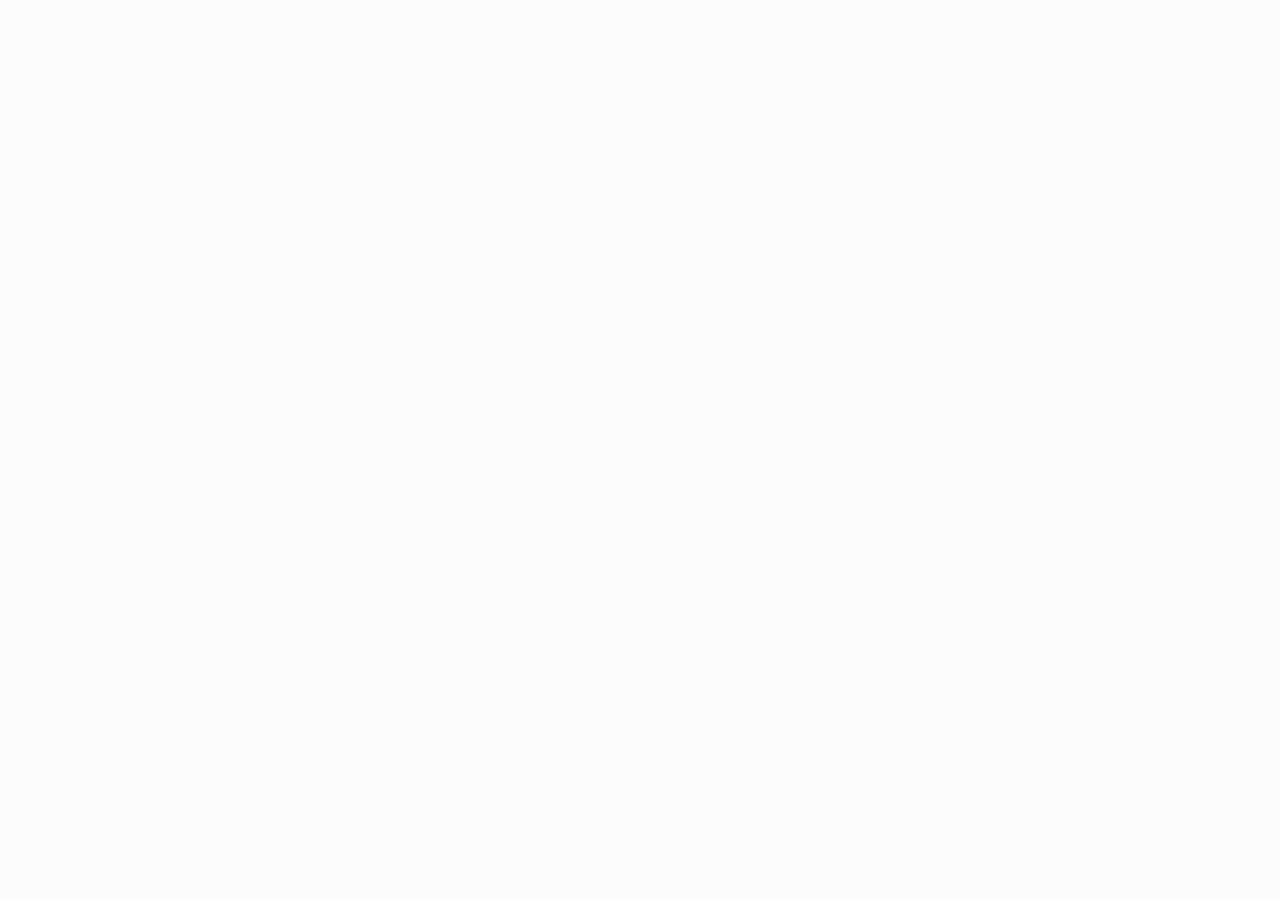
==== commit de222ff3: "Add files via upload" ====
--- a/accordion-test.html
+++ b/accordion-test.html
@@ -1,1091 +1,252 @@
 <!DOCTYPE html>
 <html lang="ko">
 <head>
-<meta charset="UTF-8">
-<meta name="viewport" content="width=device-width, initial-scale=1.0">
-<title>단비공감팀 통합 메뉴얼</title>
-<style>
-@font-face{
-  font-family:'Pretendard Variable';
-  font-style:normal;
-  font-weight:45 920;
-  font-display:swap;
-  src:url('assets/pretendard.woff2') format('woff2');
-}
-</style>
-<style>
-  :root{
-    --bg:#FFF7FA;--surface:#FFFFFF;--border:#F1E2E9;
-    --ink-1:#1E2530;--ink-2:#5A6573;--ink-3:#98A2B3;
-    --blue:#E76EA6;--blue-dark:#D35792;--blue-deep:#9F3A69;
-    --blue-light:#F4ABCB;--blue-soft:#FCF1F6;--blue-soft2:#F8DEEA;
-    --radius:18px;
-  }
-  *{box-sizing:border-box;margin:0;padding:0;}
-  html,body{height:100%;background:var(--bg);}
-  body{font-family:'Pretendard Variable',Pretendard,-apple-system,system-ui,sans-serif;
-    color:var(--ink-1);-webkit-font-smoothing:antialiased;line-height:1.5;}
-
-  /* ===== 게이트 ===== */
-  #gate{position:fixed;inset:0;z-index:100;padding:24px;display:flex;align-items:center;justify-content:center;
-    background:linear-gradient(160deg,#FCE9F1 0%,#F8DEEA 58%,#F4D3E3 100%);transition:opacity .5s ease;}
-  #gate::before{content:"";position:absolute;width:340px;height:340px;border-radius:50%;top:-120px;right:-90px;
-    background:radial-gradient(circle,rgba(231,110,166,.22),transparent 70%);pointer-events:none;}
-  #gate::after{content:"";position:absolute;width:300px;height:300px;border-radius:50%;bottom:-110px;left:-80px;
-    background:radial-gradient(circle,rgba(244,171,203,.28),transparent 70%);pointer-events:none;}
-  #gate.hide{opacity:0;pointer-events:none;}
-  .gate-card{position:relative;width:100%;max-width:360px;
-    background:rgba(255,255,255,.62);
-    -webkit-backdrop-filter:blur(20px) saturate(160%);backdrop-filter:blur(20px) saturate(160%);
-    border:1px solid rgba(255,255,255,.85);border-radius:26px;
-    box-shadow:0 18px 50px rgba(159,58,105,.16);padding:40px 30px 32px;text-align:center;
-    animation:rise .6s cubic-bezier(.16,1,.3,1);}
-  @keyframes rise{from{opacity:0;transform:translateY(16px);}to{opacity:1;transform:none;}}
-  .lock-icon{width:56px;height:56px;margin:0 auto 18px;border-radius:16px;
-    background:linear-gradient(135deg,var(--blue-light),var(--blue));
-    display:flex;align-items:center;justify-content:center;box-shadow:0 10px 22px rgba(231,110,166,.38);}
-  .lock-icon svg{width:27px;height:27px;fill:#fff;}
-  .gate-brand{font-size:12px;font-weight:700;letter-spacing:.14em;color:var(--blue-dark);}
-  .gate-title{font-size:21px;font-weight:700;letter-spacing:-.02em;margin-top:2px;}
-  .gate-sub{font-size:13px;color:var(--ink-3);margin-top:7px;}
-  .gate-action{margin-top:26px;}
-  .btn{width:100%;border:none;cursor:pointer;font-family:inherit;font-size:16px;font-weight:600;
-    background:var(--blue);color:#fff;padding:15px;border-radius:14px;transition:background .15s,transform .1s;
-    box-shadow:0 8px 20px rgba(231,110,166,.3);}
-  .btn:hover{background:var(--blue-dark);}
-  .btn:active{transform:scale(.985);}
-  .pw-field{margin-bottom:10px;}
-  #pwInput{width:100%;font-family:inherit;font-size:17px;text-align:center;letter-spacing:.3em;
-    padding:15px;border:1.5px solid rgba(231,110,166,.35);border-radius:14px;outline:none;
-    background:rgba(255,255,255,.9);transition:border-color .15s,box-shadow .15s;}
-  #pwInput::placeholder{letter-spacing:.04em;color:var(--ink-3);}
-  #pwInput:focus{border-color:var(--blue);box-shadow:0 0 0 4px rgba(231,110,166,.12);}
-  .err{color:#d93025;font-size:13px;height:18px;opacity:0;transition:opacity .15s;margin-bottom:4px;}
-  .err.show{opacity:1;}
-  .shake{animation:shake .4s;}
-  @keyframes shake{0%,100%{transform:translateX(0);}20%,60%{transform:translateX(-7px);}40%,80%{transform:translateX(7px);}}
-
-  /* ===== 본문 ===== */
-  #app{display:none;}
-  #app.show{display:block;animation:fade .5s ease;}
-  @keyframes fade{from{opacity:0;}to{opacity:1;}}
-  .wrap{max-width:900px;margin:0 auto;padding:22px 22px 80px;}
-
-  /* 히어로 */
-  .hero{position:relative;overflow:hidden;border-radius:26px;
-    background:linear-gradient(135deg,#FCF1F6 0%,#F8DEEA 50%,#FFF7FB 100%);padding:34px 32px 26px;}
-  .hero::before{content:"";position:absolute;right:-60px;top:-70px;width:230px;height:230px;border-radius:50%;
-    background:radial-gradient(circle at 35% 35%,rgba(255,255,255,.7),rgba(231,110,166,.3) 60%,transparent 72%);pointer-events:none;}
-  .hero-row{position:relative;display:flex;align-items:flex-start;gap:18px;}
-  /* 상단 고정 검색바 (fixed = 레이아웃 영향 없음 → 떨림 없음) */
-  #stickyBar{position:fixed;top:0;left:0;right:0;z-index:40;background:rgba(255,255,255,.85);
-    backdrop-filter:saturate(180%) blur(12px);-webkit-backdrop-filter:saturate(180%) blur(12px);
-    border-bottom:1px solid var(--border);padding:10px 22px;
-    transform:translateY(-110%);opacity:0;pointer-events:none;transition:transform .25s ease,opacity .2s ease;}
-  #stickyBar.show{transform:translateY(0);opacity:1;pointer-events:auto;}
-  .sticky-inner{max-width:900px;margin:0 auto;position:relative;}
-  .sticky-inner svg{position:absolute;left:16px;top:50%;transform:translateY(-50%);width:18px;height:18px;fill:var(--blue);}
-  #searchInput2{width:100%;height:44px;border:1px solid var(--border);border-radius:13px;
-    padding:0 16px 0 44px;font-family:inherit;font-size:15px;outline:none;background:#fff;}
-  #searchInput2:focus{border-color:var(--blue);}
-  .hero-text{flex:1;min-width:0;}
-  .eyebrow{display:inline-flex;align-items:center;gap:6px;font-size:12px;font-weight:700;letter-spacing:.01em;
-    color:var(--blue-deep);background:rgba(255,255,255,.65);padding:5px 11px;border-radius:999px;margin-bottom:12px;}
-  .hero h1{font-size:28px;font-weight:800;letter-spacing:-.03em;color:#3A2A33;}
-  .hero h1 b{color:var(--blue);font-weight:800;}
-  .hero-sub{font-size:14.5px;color:#7A6470;margin-top:9px;}
-  .mascot{flex:0 0 auto;width:96px;height:96px;filter:drop-shadow(0 8px 18px rgba(231,110,166,.2));}
-  .mascot img{width:100%;height:100%;object-fit:contain;display:block;}
-
-  /* 검색 */
-  .hero-search{position:relative;margin-top:22px;}
-  .hero-search svg{position:absolute;left:18px;top:50%;transform:translateY(-50%);width:19px;height:19px;fill:var(--blue);}
-  .hero-search input{width:100%;height:54px;border:none;border-radius:15px;outline:none;font-family:inherit;
-    font-size:15.5px;color:var(--ink-1);padding:0 20px 0 48px;background:#fff;box-shadow:0 10px 26px rgba(231,110,166,.16);}
-  .hero-search input::placeholder{color:var(--ink-3);}
-
-  /* 카테고리 헤더 + 도구 */
-  .cat-head{display:flex;align-items:center;justify-content:space-between;margin:30px 2px 12px;}
-  .sec-label{font-size:13px;font-weight:700;color:var(--ink-3);letter-spacing:.04em;text-transform:uppercase;}
-  .cat-tools{display:none;gap:8px;}
-  #app.admin .cat-tools{display:flex;align-items:center;}
-  #adminLock,#adminTools{display:flex;align-items:center;gap:8px;}
-  #adminTools{display:none;}
-  #adminPin{font-family:inherit;font-size:13px;width:116px;height:34px;border:1px solid var(--blue-soft2);
-    border-radius:10px;padding:0 11px;outline:none;letter-spacing:.15em;}
-  #adminPin:focus{border-color:var(--blue);}
-  .admin-err{font-size:12px;font-weight:600;color:#d93025;opacity:0;transition:opacity .15s;}
-  .admin-err.show{opacity:1;}
-  .admin-badge{display:none;}
-  #app.admin .admin-badge{display:inline-flex;align-items:center;gap:5px;font-size:11px;font-weight:700;
-    color:#8A5A00;background:#FFF7E6;border:1px solid #FBE4A3;border-radius:999px;padding:3px 9px;margin-left:8px;vertical-align:middle;text-transform:none;letter-spacing:0;}
-  .tool-btn{font-family:inherit;font-size:13px;font-weight:600;color:var(--blue);background:var(--blue-soft);
-    border:1px solid var(--blue-soft2);border-radius:10px;padding:7px 12px;cursor:pointer;display:flex;align-items:center;gap:5px;transition:background .15s;}
-  .tool-btn:hover{background:var(--blue-soft2);}
-  .tool-btn.primary{background:var(--blue);color:#fff;border-color:var(--blue);}
-  .tool-btn.primary:hover{background:var(--blue-dark);}
-
-  /* 피처 카드 */
-  .feature{position:relative;display:flex;align-items:center;gap:16px;cursor:pointer;
-    background:linear-gradient(120deg,var(--blue-soft),var(--blue-soft2));border:1px solid transparent;
-    border-radius:var(--radius);padding:18px 20px;transition:transform .12s,box-shadow .15s;}
-  .feature:hover{transform:translateY(-2px);box-shadow:0 12px 28px rgba(231,110,166,.16);}
-  .feature.active{background:linear-gradient(120deg,var(--blue),var(--blue-deep));}
-  .feature .fic{width:46px;height:46px;flex:0 0 auto;border-radius:13px;background:rgba(255,255,255,.7);
-    display:flex;align-items:center;justify-content:center;font-size:23px;}
-  .feature.active .fic{background:rgba(255,255,255,.22);}
-  .feature .ftext{flex:1;min-width:0;}
-  .feature .fname{font-size:17px;font-weight:700;color:var(--blue-deep);letter-spacing:-.01em;}
-  .feature .fdesc{font-size:13px;color:#9A7787;margin-top:2px;}
-  .feature.active .fname{color:#fff;}
-  .feature.active .fdesc{color:rgba(255,255,255,.85);}
-  .feature .arrow{font-size:18px;color:var(--blue);flex:0 0 auto;}
-  .feature.active .arrow{color:#fff;}
-
-  /* 카테고리 그리드 */
-  .cat-grid{margin-top:12px;display:grid;grid-template-columns:repeat(auto-fill,minmax(168px,1fr));gap:12px;}
-  .cat{position:relative;background:var(--surface);border:1px solid var(--border);border-radius:var(--radius);
-    padding:16px 16px 16px 18px;cursor:pointer;transition:transform .12s,box-shadow .15s,border-color .15s;}
-  .cat::before{content:"";position:absolute;left:0;top:14px;bottom:14px;width:3px;border-radius:0 3px 3px 0;
-    background:transparent;transition:background .15s;}
-  .cat:hover{transform:translateY(-2px);box-shadow:0 10px 24px rgba(231,110,166,.12);border-color:var(--blue-soft2);}
-  .cat:hover::before{background:var(--blue-light);}
-  .cat .emoji{font-size:21px;}
-  .cat .name{font-size:15px;font-weight:700;margin-top:8px;letter-spacing:-.01em;}
-  .cat .desc{font-size:12.5px;color:var(--ink-3);margin-top:2px;}
-  .cat.active{background:var(--blue-soft);border-color:var(--blue-light);}
-  .cat.active::before{background:var(--blue);}
-  .cat.active .name{color:var(--blue-deep);}
-
-  /* 편집 모드 */
-  #app.editmode .feature,#app.editmode .cat{cursor:default;}
-  #app.editmode .feature:hover,#app.editmode .cat:hover{transform:none;box-shadow:none;}
-  [contenteditable="true"]{outline:none;background:#fff;border-radius:7px;box-shadow:0 0 0 2px var(--blue-light);
-    padding:1px 7px;display:inline-block;min-width:18px;}
-  .feature.active [contenteditable="true"]{color:var(--blue-deep);}
-  #app.editmode .cat::after{content:"✎";position:absolute;top:10px;right:12px;font-size:13px;color:var(--blue-light);}
-
-  /* 본문 */
-  .tip{margin-top:26px;display:flex;gap:10px;align-items:flex-start;background:var(--blue-soft);
-    border:1px solid var(--blue-soft2);color:#9A4D72;border-radius:14px;padding:14px 16px;font-size:14px;}
-  .tip b{font-weight:700;color:var(--blue-deep);}
-  .content-stub{margin-top:16px;background:var(--surface);border:1px dashed var(--blue-soft2);
-    border-radius:var(--radius);padding:44px 24px;text-align:center;color:var(--ink-3);}
-  .content-stub .ico{font-size:30px;}
-  .content-stub .ttl{font-size:16px;font-weight:600;color:var(--ink-2);margin-top:10px;}
-  .content-stub .ttl b{color:var(--blue);}
-  .content-stub .sub{font-size:13px;margin-top:6px;}
-  #chatPanel{margin-top:16px;}
-  .chat-log{display:flex;flex-direction:column;gap:2px;min-height:170px;max-height:380px;overflow-y:auto;
-    padding:14px;background:#F3EBEF;border-radius:16px;}
-  .msg-row{display:flex;align-items:flex-end;gap:7px;margin-top:10px;}
-  .msg-row.grouped{margin-top:3px;}
-  .msg-row.user{flex-direction:row-reverse;}
-  .avatar{width:32px;height:32px;border-radius:50%;overflow:hidden;flex:0 0 auto;background:#fff;}
-  .avatar img{width:100%;height:100%;object-fit:cover;display:block;}
-  .bubble-wrap{display:flex;flex-direction:column;max-width:76%;}
-  .msg-row.user .bubble-wrap{align-items:flex-end;}
-  .bname{font-size:11.5px;color:#6B6B6B;margin:0 0 3px 4px;}
-  .brow{display:flex;align-items:flex-end;gap:5px;}
-  .msg-row.user .brow{flex-direction:row-reverse;}
-  .bubble{padding:9px 12px;border-radius:16px;font-size:14px;line-height:1.55;white-space:pre-wrap;word-break:break-word;}
-  .msg-row.bot .bubble{background:#fff;color:#222;border-top-left-radius:5px;}
-  .msg-row.user .bubble{background:#FEE500;color:#3D3000;border-top-right-radius:5px;}
-  .time{font-size:10px;color:#8F9AA3;white-space:nowrap;}
-  .chat-suggest{display:flex;flex-wrap:wrap;gap:7px;margin:12px 0 4px;}
-  .chip{font-family:inherit;font-size:12.5px;font-weight:600;color:var(--blue-deep);background:var(--blue-soft);
-    border:1px solid var(--blue-soft2);border-radius:999px;padding:6px 12px;cursor:pointer;}
-  .chip:hover{background:var(--blue-soft2);}
-  .chat-input{display:flex;gap:8px;margin-top:10px;}
-  .chat-input input{flex:1;min-width:0;height:46px;border:1px solid var(--border);border-radius:13px;
-    padding:0 14px;font-family:inherit;font-size:14px;outline:none;}
-  .chat-input input:focus{border-color:var(--blue);}
-  .chat-input button{flex:0 0 auto;padding:0 18px;border:none;border-radius:13px;background:var(--blue);
-    color:#fff;font-family:inherit;font-weight:600;font-size:14px;cursor:pointer;}
-  .chat-input button:hover{background:var(--blue-dark);}
-  /* FAQ 아코디언 */
-  #faqView{margin-top:16px;}
-  .faq-chips{display:flex;flex-wrap:wrap;gap:7px;margin-bottom:12px;}
-  .fchip{font-family:inherit;font-size:12.5px;font-weight:600;color:var(--ink-2);background:#fff;
-    border:1px solid var(--border);border-radius:999px;padding:6px 13px;cursor:pointer;transition:all .15s;}
-  .fchip:hover{border-color:var(--blue-soft2);}
-  .fchip.on{color:#fff;background:var(--blue);border-color:var(--blue);}
-  .faq-count{font-size:13px;color:var(--ink-3);margin-bottom:12px;}
-  .faq-count b{color:var(--ink-1);}
-  .faq-list{display:flex;flex-direction:column;gap:10px;}
-  /* 목록·상세 2분할 (왼쪽 = 소분류 그룹형) */
-  .fd{display:grid;grid-template-columns:240px 1fr;gap:14px;align-items:start;}
-  .fd-list{display:flex;flex-direction:column;max-height:720px;overflow-y:auto;padding-right:3px;}
-  /* 소분류/기기 묶음 머리글 */
-  .fd-group{display:flex;align-items:center;gap:7px;padding:11px 4px 7px;margin-top:2px;
-    font-size:11.5px;font-weight:800;color:var(--blue-deep);letter-spacing:-.01em;}
-  .fd-group:not(:first-child){border-top:1px solid var(--border);margin-top:6px;}
-  .fd-group .fd-gcount{font-size:11px;font-weight:600;color:var(--ink-3);
-    background:var(--blue-soft);border-radius:999px;padding:1px 8px;}
-  /* 그룹 내 항목 */
-  .fd-row{display:block;width:100%;text-align:left;cursor:pointer;font-family:inherit;
-background:#fff;border:1px solid var(--border);border-radius:12px;padding:14px 16px;margin-bottom:8px;
-transition:all .15s;}
-  .fd-row:hover{border-color:var(--blue);transform:translateY(-1px);box-shadow:0 6px 16px rgba(231,110,166,.10);}
-  .fd-row.active{background:var(--blue-soft);border-color:var(--blue);}
-  .fd-row .fq{display:block;font-size:15px;font-weight:700;color:var(--ink-1);line-height:1.55;
-word-break:break-word;}
-  .fd-row.active .fq{color:var(--blue-deep);}
-  .fd-row .fq-sub{display:inline-block;margin-left:7px;font-size:10.5px;font-weight:600;color:var(--ink-3);}
-  .fd-detail{background:#fff;border:1px solid var(--border);border-radius:16px;padding:20px 22px;min-height:320px;}
-  .fd-detail .dhead{display:flex;align-items:center;gap:10px;margin-bottom:8px;}
-  
-  .fd-detail .dtag{font-size:11.5px;font-weight:700;color:var(--blue-deep);background:var(--blue-soft);border-radius:8px;padding:3px 10px;}
-  .fd-detail .fcopy-all{margin-left:auto;}
-  .fd-detail .dtitle{font-size:18px;font-weight:700;letter-spacing:-.01em;color:var(--ink-1);line-height:1.4;}
-
-  /* ===== 상세영역: STEP 카드 출력 구조 ===== */
-  .detail-top{display:flex;align-items:flex-start;gap:10px;margin-bottom:12px;}
-  .detail-title-wrap{flex:1;min-width:0;}
-  .guide-summary{margin-top:14px;background:linear-gradient(135deg,#FFF7FB,#FCF1F6);
-    border:1px solid var(--blue-soft2);border-radius:14px;padding:14px 15px;}
-  .guide-summary .sum-label{font-size:11.5px;font-weight:800;color:var(--blue-deep);margin-bottom:6px;}
-  .guide-summary .sum-text{font-size:14px;line-height:1.65;color:#3A2A33;white-space:pre-wrap;}
-  .guide-section-title{display:flex;align-items:center;gap:8px;margin:18px 0 10px;
-    font-size:13px;font-weight:800;color:var(--ink-2);}
-  .guide-section-title::before{content:"";width:6px;height:6px;border-radius:50%;background:var(--blue);}
-  .step-cards{display:flex;flex-direction:column;gap:12px;}
-  .step-card{position:relative;background:#fff;border:1px solid var(--border);border-radius:17px;
-    padding:17px 17px 18px 18px;box-shadow:0 8px 20px rgba(231,110,166,.07);}
-  .step-card::before{content:"";position:absolute;left:0;top:18px;bottom:18px;width:4px;border-radius:0 999px 999px 0;background:linear-gradient(180deg,var(--blue),var(--blue-light));}
-  .step-top{display:flex;align-items:center;gap:10px;margin-bottom:12px;}
-  .step-badge{display:inline-flex;align-items:center;justify-content:center;min-width:74px;height:30px;
-    padding:0 12px;border-radius:999px;background:linear-gradient(135deg,var(--blue),var(--blue-deep));color:#fff;
-    font-size:11.5px;font-weight:950;letter-spacing:.02em;box-shadow:0 7px 14px rgba(231,110,166,.22);}
-  .step-title{font-size:14.5px;font-weight:800;color:var(--ink-1);}
-  .step-content{
-  font-size:16px;
-  line-height:1.9;
-  color:#3A2A33;
-  white-space:pre-wrap;
-  margin-top:10px;
-  font-weight:500;
-}
-  .step-image{width:100%;margin:13px 0 10px;border:1px solid var(--border);border-radius:15px;overflow:hidden;background:#fff;
-    box-shadow:inset 0 0 0 1px rgba(255,255,255,.7);}
-  .step-image img{display:block;width:100%;max-height:520px;object-fit:contain;background:#fff;}
-  .step-image-caption{font-size:12px;color:var(--ink-3);padding:9px 11px;border-top:1px solid var(--border);background:#FCFCFD;}
-  .step-image.empty{display:none;}
-  .step-image img{cursor:zoom-in;transition:opacity .12s, transform .12s;}
-  .step-image img:hover{opacity:.94;transform:scale(1.005);} 
-  /* 사진 확대 보기 (라이트박스) */
-  #lightbox{position:fixed;inset:0;z-index:300;display:none;align-items:center;justify-content:center;
-    background:rgba(40,20,30,.8);padding:28px;cursor:zoom-out;}
-  #lightbox.show{display:flex;}
-  #lightbox img{max-width:95vw;max-height:90vh;border-radius:14px;background:#fff;cursor:default;
-    box-shadow:0 24px 70px rgba(0,0,0,.45);}
-  #lbClose{position:fixed;top:18px;right:22px;width:42px;height:42px;border:none;border-radius:50%;
-    background:rgba(255,255,255,.94);color:var(--ink-1);font-size:20px;line-height:1;cursor:pointer;
-    box-shadow:0 4px 14px rgba(0,0,0,.25);}
-  #lbClose:hover{background:#fff;}
-
-
-  /* ===== 참고형 문서: 참고 이미지 + 설명 박스 ===== */
-  .ref-image-box{
-    margin:16px 0 18px;
-    border:1px solid var(--border);
-    border-radius:16px;
-    overflow:hidden;
-    background:#fff;
-    box-shadow:0 10px 22px rgba(231,110,166,.07);
-  }
-  .ref-image-head{
-    display:flex;
-    align-items:center;
-    gap:7px;
-    padding:11px 13px;
-    font-size:12px;
-    font-weight:900;
-    color:var(--blue-deep);
-    background:var(--blue-soft);
-    border-bottom:1px solid var(--border);
-  }
-  .ref-image-box img{
-    display:block;
-    width:100%;
-    max-height:560px;
-    object-fit:contain;
-    background:#fff;
-    cursor:zoom-in;
-    transition:opacity .12s, transform .12s;
-  }
-  .ref-image-box img:hover{opacity:.94;transform:scale(1.005);}
-  .explain-box{
-    margin-top:12px;
-    background:#fff;
-    border:1px solid var(--border);
-    border-radius:15px;
-    padding:15px 16px;
-    box-shadow:0 7px 18px rgba(231,110,166,.04);
-  }
-  .explain-label{
-    font-size:12px;
-    font-weight:900;
-    color:var(--blue-deep);
-    margin-bottom:8px;
-  }
-  .explain-content{
-    font-size:14px;
-    line-height:1.75;
-    white-space:pre-wrap;
-    color:#3A2A33;
-  }
-
-  .guide-panel{margin-top:12px;border-radius:14px;padding:13px 14px;font-size:14px;line-height:1.65;white-space:pre-wrap;}
-  .guide-panel.warning{background:#FFF7E6;border:1px solid #FBE4A3;color:#6B4E00;}
-  .guide-panel.transfer{background:#F4F7FF;border:1px solid #DDE7FF;color:#334155;}
-  .guide-panel.note{background:#F5EEF1;border:1px solid var(--border);color:var(--ink-2);}
-  .guide-panel b{display:block;font-size:12px;margin-bottom:5px;color:var(--ink-1);}
-
-  .fd-empty{color:var(--ink-3);text-align:center;padding:70px 14px;font-size:14px;}
-  @media(max-width:700px){ .fd{grid-template-columns:1fr;} .fd-list{max-height:240px;} }
-  .fitem{background:#fff;border:1px solid var(--border);border-radius:14px;overflow:hidden;}
-  .fitem-head{display:flex;align-items:center;gap:10px;padding:14px 16px;cursor:pointer;}
-  .fitem-head .ftag{font-size:11.5px;font-weight:700;color:var(--blue-deep);background:var(--blue-soft);
-    border-radius:7px;padding:2px 8px;white-space:nowrap;}
-  .fitem-head .fq{flex:1;font-size:14.5px;font-weight:600;color:var(--ink-1);letter-spacing:-.01em;}
-  .fitem-head .fchev{color:var(--ink-3);font-size:11px;transition:transform .2s;}
-  .fitem.open .fchev{transform:rotate(180deg);}
-  .fitem-body{display:none;padding:0 16px 16px;}
-  .fitem.open .fitem-body{display:block;}
-  .fld{margin-top:12px;}
-  .fld-lbl{font-size:11.5px;font-weight:700;color:var(--ink-3);margin-bottom:5px;}
-  .ment-box{position:relative;background:var(--blue-soft);border-radius:11px;padding:12px 44px 12px 13px;
-    font-size:14px;line-height:1.6;color:#3A2A33;white-space:pre-wrap;}
-  .next-box{background:#F5EEF1;border-radius:11px;padding:12px 13px;font-size:14px;line-height:1.6;color:var(--ink-2);white-space:pre-wrap;}
-  .copy-btn{border:none;border-radius:8px;background:rgba(255,255,255,.75);color:var(--blue);cursor:pointer;
-    font-size:13px;width:30px;height:28px;flex:0 0 auto;}
-  .copy-btn:hover{background:#fff;}
-  .ment-box .copy-btn{position:absolute;top:9px;right:9px;}
-  .steps{display:flex;flex-direction:column;gap:8px;}
-  .step{line-height:1.55;}
-  .step .sn{color:var(--blue-deep);font-weight:700;margin-right:3px;}
-  .fhash{display:flex;flex-wrap:wrap;gap:6px;margin-top:13px;}
-  .fhash .ht{font-size:12.5px;color:var(--blue-deep);background:var(--blue-soft);border-radius:999px;padding:4px 11px;cursor:pointer;}
-  .fhash .ht:hover{background:var(--blue-soft2);}
-  .fdate{font-size:12px;color:var(--ink-3);margin-top:12px;padding-top:11px;border-top:1px solid var(--border);}
-  .faq-empty{text-align:center;color:var(--ink-3);padding:34px 10px;font-size:14px;}
-  footer{text-align:center;color:var(--ink-3);font-size:12px;padding:30px 0;}
-
-  /* 토스트 */
-  #toast{position:fixed;left:50%;bottom:32px;transform:translateX(-50%) translateY(20px);
-    background:var(--ink-1);color:#fff;font-size:13px;font-weight:600;padding:11px 18px;border-radius:12px;
-    opacity:0;pointer-events:none;transition:opacity .25s,transform .25s;z-index:200;box-shadow:0 8px 24px rgba(0,0,0,.2);}
-  #toast.show{opacity:1;transform:translateX(-50%) translateY(0);}
-
-  @media(max-width:600px){
-    .hero h1{font-size:23px;}
-    .mascot{width:74px;height:74px;}
-    .cat-grid{grid-template-columns:repeat(2,1fr);}
-    .cat-head{flex-wrap:wrap;gap:8px;}
-  }
-</style>
+    <meta charset="UTF-8">
+    <meta name="viewport" content="width=device-width, initial-scale=1.0">
+    <title>SaaS 지식베이스 대시보드</title>
+    
+    <script src="https://cdn.tailwindcss.com"></script>
+    
+    <script crossorigin src="https://unpkg.com/react@18/umd/react.development.js"></script>
+    <script crossorigin src="https://unpkg.com/react-dom@18/umd/react-dom.development.js"></script>
+    
+    <script src="https://unpkg.com/@babel/standalone/babel.min.js"></script>
+
+    <style>
+        @import url('https://cdn.jsdelivr.net/gh/orioncactus/pretendard/dist/web/static/pretendard.css');
+        body { 
+            font-family: 'Pretendard', sans-serif; 
+            background-color: #FAFBFC;
+        }
+        @keyframes marquee {
+            0% { transform: translateX(100%); }
+            100% { transform: translateX(-100%); }
+        }
+        .animate-marquee {
+            animation: marquee 25s linear infinite;
+        }
+        ::-webkit-scrollbar { width: 6px; }
+        ::-webkit-scrollbar-thumb { background: #FBCFE8; border-radius: 10px; }
+        ::-webkit-scrollbar-track { background: transparent; }
+    </style>
 </head>
-<body>
-
-<!-- ===== 게이트 ===== -->
-<div id="gate">
-  <div class="gate-card" id="gateCard">
-    <div class="lock-icon">
-      <svg viewBox="0 0 24 24"><path d="M12 1a5 5 0 0 0-5 5v3H6a2 2 0 0 0-2 2v9a2 2 0 0 0 2 2h12a2 2 0 0 0 2-2v-9a2 2 0 0 0-2-2h-1V6a5 5 0 0 0-5-5zm0 2a3 3 0 0 1 3 3v3H9V6a3 3 0 0 1 3-3zm0 11a2 2 0 0 1 1 3.73V19a1 1 0 0 1-2 0v-1.27A2 2 0 0 1 12 14z"/></svg>
-    </div>
-    <div class="gate-brand">단비 공감팀</div>
-    <div class="gate-title">통합 메뉴얼</div>
-    <div class="gate-sub">팀 내부 전용 페이지입니다</div>
-    <div class="gate-action">
-      <div class="pw-field">
-        <input id="pwInput" type="password" inputmode="numeric" maxlength="12" placeholder="비밀번호 입력" autocomplete="off">
-      </div>
-      <div class="err" id="errMsg">비밀번호가 올바르지 않습니다</div>
-      <button class="btn" id="pwConfirm">입장하기</button>
-    </div>
-  </div>
-</div>
-
-<!-- ===== 본문 ===== -->
-<div id="app">
-  <div id="stickyBar">
-    <div class="sticky-inner">
-      <svg viewBox="0 0 24 24"><path d="M15.5 14h-.79l-.28-.27a6.5 6.5 0 1 0-.7.7l.27.28v.79l5 4.99L20.49 19l-4.99-5zm-6 0A4.5 4.5 0 1 1 14 9.5 4.5 4.5 0 0 1 9.5 14z"/></svg>
-      <input id="searchInput2" type="text" placeholder="예) 전원 안켜짐, 화면 끊김, 충전 안됨" autocomplete="off">
-    </div>
-  </div>
-  <div class="wrap">
-
-    <header class="hero">
-      <div class="hero-row">
-        <div class="hero-text">
-          <span class="eyebrow">📘 단비공감팀 통합 메뉴얼</span>
-          <h1>일반상담 <b>&amp; 기술상담</b> 가이드</h1>
-          <p class="hero-sub">업무하면서 활용해보세요! 😊</p>
-        </div>
-        <div class="mascot" aria-hidden="true">
-          <img src="assets/darae.png">
-        </div>
-      </div>
-      <div class="hero-search">
-        <svg viewBox="0 0 24 24"><path d="M15.5 14h-.79l-.28-.27a6.5 6.5 0 1 0-.7.7l.27.28v.79l5 4.99L20.49 19l-4.99-5zm-6 0A4.5 4.5 0 1 1 14 9.5 4.5 4.5 0 0 1 9.5 14z"/></svg>
-        <input id="searchInput" type="text" placeholder="예) 전원 안켜짐, 화면 끊김, 로그인 안됨, 충전 안됨, TV연결">
-      </div>
-    </header>
-
-    <div class="cat-head">
-      <span class="sec-label">카테고리 <span class="admin-badge">🔧 관리자 모드</span></span>
-      <div class="cat-tools">
-        <div id="adminLock">
-          <input id="adminPin" type="password" inputmode="numeric" maxlength="8" placeholder="관리자 PIN" autocomplete="off">
-          <button class="tool-btn" id="adminUnlock">🔓 잠금 해제</button>
-          <span class="admin-err" id="adminErr">PIN 오류</span>
-        </div>
-        <div id="adminTools">
-          <button class="tool-btn" id="editToggle">✏️ 편집</button>
-          <button class="tool-btn" id="backupBtn">💾 백업</button>
-        </div>
-      </div>
-    </div>
-
-    <!-- 전체 = 피처 카드 -->
-    <div class="feature active" id="featureCard" data-cat="전체">
-      <div class="fic" data-edit="icon">🔍</div>
-      <div class="ftext">
-        <div class="fname" data-edit="name">학습기 모델 상관없이 전체 통합 검색하기</div>
-        <div class="fdesc" data-edit="desc">모든 메뉴에서 키워드로 한 번에 찾기</div>
-      </div>
-      <span class="arrow">→</span>
-    </div>
-
-    <!-- 카테고리 카드들 (편집 후 백업해서 보내주세요) -->
-    <div class="cat-grid" id="catGrid">
-      <div class="cat" data-cat="윙크봇"><div class="emoji" data-edit="icon">📟</div><div class="name" data-edit="name">윙크봇</div><div class="desc" data-edit="desc">WD/WC</div></div>
-      <div class="cat" data-cat="윙크스쿨"><div class="emoji" data-edit="icon">🎒</div><div class="name" data-edit="name">윙크스쿨</div><div class="desc" data-edit="desc">WT-10/20</div></div>
-      <div class="cat" data-cat="삼성탭"><div class="emoji" data-edit="icon">📱</div><div class="name" data-edit="name">삼성탭</div><div class="desc" data-edit="desc">T583</div></div>
-      <div class="cat" data-cat="레노버"><div class="emoji" data-edit="icon">🐱</div><div class="name" data-edit="name">레노버</div><div class="desc" data-edit="desc">캐츠잉글리시</div></div>
-      <div class="cat" data-cat="학부모앱"><div class="emoji" data-edit="icon">👪</div><div class="name" data-edit="name">학부모앱</div><div class="desc" data-edit="desc">보호자용</div></div>
-      <div class="cat" data-cat="AI도움말"><div class="emoji" data-edit="icon">🤖</div><div class="name" data-edit="name">AI도움말</div><div class="desc" data-edit="desc">키워드 챗봇</div></div>
-      <div class="cat" data-cat="점검현황"><div class="emoji">💻</div><div class="name">레노버·업무폰 점검</div><div class="desc">레노버 · 교사PC · 업무폰</div></div>
-      <div class="cat" data-cat="단비폰"><div class="emoji">📱</div><div class="name">단비폰 점검 가이드</div><div class="desc">원격지원 · 2차 점검</div></div>
-    </div>
-
-    <div class="tip" id="tipBox">💡 <span><b>전체 검색</b> — 검색창에 키워드를 입력하면 모든 메뉴에서 통합 검색됩니다.</span></div>
-
-    <div class="content-stub" id="stub">
-      <div class="ico">🗂️</div>
-      <div class="ttl">콘텐츠 준비 중</div>
-      <div class="sub">이 카테고리는 아직 비어 있어요. 엑셀/구글시트 양식으로 주시면 채워드립니다.</div>
-    </div>
-
-    <div id="faqView" style="display:none;">
-      <div class="faq-chips" id="faqChips"></div>
-      <div class="faq-count" id="faqCount"></div>
-      <div class="fd">
-        <div class="fd-list" id="fdList"></div>
-        <div class="fd-detail" id="fdDetail"></div>
-      </div>
-    </div>
-
-    <div id="chatPanel" style="display:none;">
-      <div class="chat-log" id="chatLog"></div>
-      <div class="chat-suggest" id="chatSuggest"></div>
-      <div class="chat-input">
-        <input id="chatText" type="text" placeholder="궁금한 내용을 입력하세요 (예: 카드 변경)" autocomplete="off">
-        <button id="chatSend">전송</button>
-      </div>
-    </div>
-
-    <footer>danbi</footer>
-  </div>
-</div>
-
-<div id="toast"></div>
-
-<script>
-(function(){
-  var PASSWORD = "1234";  /* 입장 비밀번호 */
-
-  var gate=document.getElementById('gate'),
-      pwInput=document.getElementById('pwInput'),
-      pwConfirm=document.getElementById('pwConfirm'),errMsg=document.getElementById('errMsg'),
-      gateCard=document.getElementById('gateCard'),app=document.getElementById('app');
-
-  /* 관리자 모드: 주소에 ?admin=1 또는 #admin 이 있을 때만 편집/백업 노출 */
-  var isAdmin = /[?&]admin=1\b/.test(location.search) || /admin/i.test(location.hash);
-  if(isAdmin) app.classList.add('admin');
-
-  /* 관리자 PIN — 여기만 바꾸세요 (입장 비밀번호와 다르게 설정) */
-  var ADMIN_PIN = "0000";
-  if(isAdmin){
-    var adminLock=document.getElementById('adminLock'),
-        adminTools=document.getElementById('adminTools'),
-        adminPin=document.getElementById('adminPin'),
-        adminUnlock=document.getElementById('adminUnlock'),
-        adminErr=document.getElementById('adminErr');
-    var aUnlocked=false; try{ aUnlocked=sessionStorage.getItem('danbi_admin')==='1'; }catch(e){}
-    if(aUnlocked){ adminLock.style.display='none'; adminTools.style.display='flex'; }
-    var tryAdmin=function(){
-      if(adminPin.value===ADMIN_PIN){
-        try{ sessionStorage.setItem('danbi_admin','1'); }catch(e){}
-        adminLock.style.display='none'; adminTools.style.display='flex';
-      }else{ adminErr.classList.add('show'); adminPin.value=''; adminPin.focus(); }
-    };
-    adminUnlock.addEventListener('click',tryAdmin);
-    adminPin.addEventListener('keydown',function(e){
-      if(e.key==='Enter') tryAdmin();
-      if(adminErr.classList.contains('show')) adminErr.classList.remove('show');
-    });
-  }
-
-  try{ if(sessionStorage.getItem('danbi_in')==='1'){ unlock(true); } else { setTimeout(function(){pwInput.focus();},650); } }catch(e){ setTimeout(function(){pwInput.focus();},650); }
-  function check(){
-    if(pwInput.value===PASSWORD){ try{sessionStorage.setItem('danbi_in','1');}catch(e){} unlock(false); }
-    else{ errMsg.classList.add('show');gateCard.classList.add('shake');pwInput.value='';
-      setTimeout(function(){gateCard.classList.remove('shake');},420);pwInput.focus(); }
-  }
-  pwConfirm.addEventListener('click',check);
-  pwInput.addEventListener('keydown',function(e){
-    if(e.key==='Enter')check();
-    if(errMsg.classList.contains('show'))errMsg.classList.remove('show');
-  });
-  function unlock(instant){
-    app.classList.add('show');
-    if(instant){gate.style.display='none';}
-    else{gate.classList.add('hide');setTimeout(function(){gate.style.display='none';},500);
-      setTimeout(function(){document.getElementById('searchInput').focus();},560);}
-  }
-
-  /* ===== 편집 모드 (모든 카드) ===== */
-  var editToggle=document.getElementById('editToggle'),
-      backupBtn=document.getElementById('backupBtn'),
-      editMode=false;
-  function cards(){ return [].slice.call(document.querySelectorAll('[data-cat]')); }
-  function editEls(card){ return [].slice.call(card.querySelectorAll('[data-edit]')); }
-
-  /* 저장값 불러오기 */
-  function applySaved(){
-    var data;
-    try{ data=JSON.parse(localStorage.getItem('danbi_menu')||'null'); }catch(e){ data=null; }
-    if(!data) return;
-    cards().forEach(function(card){
-      var key=card.getAttribute('data-cat'), saved=data[key];
-      if(!saved) return;
-      editEls(card).forEach(function(el){
-        var f=el.getAttribute('data-edit');
-        if(saved[f]!=null) el.textContent=saved[f];
-      });
-    });
-  }
-  applySaved();
-
-  editToggle.addEventListener('click',function(){
-    editMode=!editMode;
-    app.classList.toggle('editmode',editMode);
-    cards().forEach(function(card){
-      editEls(card).forEach(function(el){ el.contentEditable=editMode?'true':'false'; });
-    });
-    editToggle.innerHTML = editMode ? '✅ 완료' : '✏️ 편집';
-    editToggle.classList.toggle('primary',editMode);
-    if(!editMode){ saveAll(); toast('편집 내용 저장됨'); }
-    else toast('카드를 눌러 글자를 수정하세요');
-  });
-
-  function collect(){
-    var out={};
-    cards().forEach(function(card){
-      var key=card.getAttribute('data-cat'),obj={};
-      editEls(card).forEach(function(el){ obj[el.getAttribute('data-edit')]=el.textContent.trim(); });
-      out[key]=obj;
-    });
-    return out;
-  }
-  function saveAll(){ try{ localStorage.setItem('danbi_menu',JSON.stringify(collect())); }catch(e){} }
-
-  /* 백업: JSON 클립보드 복사 */
-  backupBtn.addEventListener('click',function(){
-    if(editMode){ saveAll(); }
-    var json=JSON.stringify(collect(),null,2);
-    if(navigator.clipboard && navigator.clipboard.writeText){
-      navigator.clipboard.writeText(json).then(function(){ toast('카드 내용이 복사됐어요. Claude에게 붙여넣어 주세요'); },
-        function(){ fallbackCopy(json); });
-    }else{ fallbackCopy(json); }
-  });
-  function fallbackCopy(text){
-    var ta=document.createElement('textarea');ta.value=text;document.body.appendChild(ta);ta.select();
-    try{document.execCommand('copy');toast('카드 내용이 복사됐어요');}catch(e){window.prompt('아래 내용을 복사해 Claude에게 보내주세요',text);}
-    document.body.removeChild(ta);
-  }
-
-  var toastEl=document.getElementById('toast'),toastTimer;
-  function toast(msg){
-    toastEl.textContent=msg;toastEl.classList.add('show');
-    clearTimeout(toastTimer);toastTimer=setTimeout(function(){toastEl.classList.remove('show');},2200);
-  }
-
-  /* ===== 단일 데이터: 검색·카테고리·챗봇이 모두 이 FAQ를 사용 ===== */
-  /* 시트 컬럼 → cat(분류) / sub(소분류=칩) / q(문의) / ment(안내 멘트) / next(후속 조치) / tags(키워드=#해시태그) / date(수정일) */
-  var FAQ = [];  /* 데이터는 technical-faq.json 에서 불러옵니다 */;
-
-  /* ===== 유틸 ===== */
-  function norm(s){ return (s||'').replace(/\s+/g,'').toLowerCase(); }
-  function esc(s){ return (s||'').replace(/&/g,'&amp;').replace(/</g,'&lt;').replace(/>/g,'&gt;'); }
-  function copyText(t){
-    if(navigator.clipboard&&navigator.clipboard.writeText){
-      navigator.clipboard.writeText(t).then(function(){toast('복사됐어요');},function(){legacyCopy(t);});
-    }else legacyCopy(t);
-  }
-  function legacyCopy(t){var ta=document.createElement('textarea');ta.value=t;document.body.appendChild(ta);ta.select();
-    try{document.execCommand('copy');toast('복사됐어요');}catch(e){}document.body.removeChild(ta);}
-
-  /* ===== FAQ 렌더링 ===== */
-  var faqView=document.getElementById('faqView'),faqChips=document.getElementById('faqChips'),
-      faqCount=document.getElementById('faqCount'),fdList=document.getElementById('fdList'),
-      fdDetail=document.getElementById('fdDetail'),stubEl=document.getElementById('stub'),
-      chatPanel=document.getElementById('chatPanel'),tipBox=document.getElementById('tipBox'),
-      currentCat='전체',activeChip='전체',curItems=[],curSel=0;
-
-  function rowHTML(f,i,showSub){
-    /* showSub=true(전체·검색, cat 그룹): 소분류를 힌트로 / false(기기뷰, sub 그룹): 제목만 */
-    var hint=showSub&&f.sub?'<span class="fq-sub">'+esc(f.sub)+'</span>':'';
-    return '<button class="fd-row" data-i="'+i+'"><span class="fq">'+esc(f.q)+hint+'</span></button>';
-  }
-  function fmtSteps(t){
-    t=(t||'').replace(/\r/g,'').trim();
-    if(!t) return '';
-    t=t.replace(/\s*([\u2460-\u246E\u3260-\u3266])/g,'\n$1'); /* ①-⑮, ㉠-㉦ 앞에서 줄바꿈 */
-    t=t.replace(/\s*→\s*/g,'\n→ ');                          /* 화살표 단계 분리 */
-    var parts=t.split('\n').map(function(s){return s.trim();}).filter(Boolean);
-    if(parts.length<=1) return '<div class="step">'+esc(t)+'</div>';
-    return '<div class="steps">'+parts.map(function(p){
-      var h=esc(p).replace(/^(→|[\u2460-\u246E]|[\u3260-\u3266])\s*/,'<b class="sn">$1</b> ');
-      return '<div class="step">'+h+'</div>';
-    }).join('')+'</div>';
-  }
-  function splitTextSteps(t){
-    t=(t||'').replace(/\r/g,'').trim();
-    if(!t) return [];
-    /* ①, ②, → 기준으로 너무 긴 안내문을 STEP 카드로 나눔 */
-    var prepared=t
-      .replace(/\s*([\u2460-\u246E\u3260-\u3266])/g,'\n$1 ')
-      .replace(/\s*→\s*/g,'\n→ ');
-    var parts=prepared.split('\n').map(function(s){return s.trim();}).filter(Boolean);
-    if(parts.length<=1) return [{step:1,content:t,image:''}];
-    return parts.map(function(p,i){
-      return {step:i+1,content:p.replace(/^([\u2460-\u246E\u3260-\u3266]|→)\s*/,'').trim(),image:''};
-    });
-  }
-  function normalizedSteps(f){
-    /* 추후 GUIDE 시트/JSON에서 steps 배열이 들어오면 그대로 출력 */
-    if(f.steps && Object.prototype.toString.call(f.steps)==='[object Array]' && f.steps.length){
-      return f.steps.map(function(s,i){
-        return {
-          step:s.step||s.no||s.order||(i+1),
-          title:s.title||'',
-          content:s.content||s.text||s.ment||'',
-          image:s.image||s.img||s.imageUrl||'',
-          caption:s.caption||''
+<body class="text-gray-800 pb-20">
+    
+    <div id="root"></div>
+
+    <script type="text/babel">
+        const KnowledgeBaseDashboard = () => {
+            return (
+                <div className="min-h-screen bg-[#FAFBFC] text-[#1F2937] pb-20 font-sans">
+                    {/* Header */}
+                    <header className="w-full bg-white h-16 flex items-center justify-between px-8 shadow-sm border-b border-[#E5E7EB] sticky top-0 z-40">
+                        <div className="flex items-center gap-2 font-bold text-lg">
+                            <div className="w-8 h-8 rounded-lg bg-[#FF5A8A] flex items-center justify-center text-white">
+                                <svg className="w-4 h-4" fill="none" stroke="currentColor" viewBox="0 0 24 24">
+                                    <path strokeLinecap="round" strokeLinejoin="round" strokeWidth={2} d="M13 10V3L4 14h7v7l9-11h-7z" />
+                                </svg>
+                            </div>
+                            <span>기술상담 가이드</span>
+                        </div>
+                        <div className="flex items-center gap-4 text-sm font-medium">
+                            <button className="text-gray-500 hover:text-[#FF5A8A] transition-colors">즐겨찾기</button>
+                            <button className="text-gray-500 hover:text-[#FF5A8A] transition-colors">최근 본 문서</button>
+                            <div className="w-8 h-8 rounded-full bg-[#FFF3F7] text-[#FF5A8A] flex items-center justify-center font-bold ml-4 border border-[#FF5A8A] cursor-pointer hover:bg-[#FF5A8A] hover:text-white transition">
+                                엄
+                            </div>
+                        </div>
+                    </header>
+
+                    <main className="max-w-[1440px] mx-auto px-8 py-8 flex flex-col gap-8">
+                        
+                        {/* SECTION 1: HeroSearchSection */}
+                        <section className="h-[360px] rounded-[24px] overflow-hidden relative flex bg-gradient-to-r from-[#FFF3F7] to-white shadow-[0_8px_32px_rgba(0,0,0,0.05)] border border-[#FFF3F7]">
+                            <div className="flex-1 flex flex-col justify-center p-12 z-10">
+                                <h1 className="text-4xl font-extrabold leading-tight mb-3">
+                                    문제 해결, <br />
+                                    <span className="text-[#FF5A8A]">검색으로 빠르게!</span>
+                                </h1>
+                                <p className="text-gray-500 text-lg mb-8">정확한 가이드를 검색하여 고객 문제를 빠르게 해결하세요.</p>
+                                
+                                <div className="relative max-w-2xl w-full mb-4">
+                                    <div className="absolute inset-y-0 left-0 pl-5 flex items-center pointer-events-none">
+                                        <svg className="w-6 h-6 text-gray-400" fill="none" stroke="currentColor" viewBox="0 0 24 24"><path strokeLinecap="round" strokeLinejoin="round" strokeWidth={2} d="M21 21l-6-6m2-5a7 7 0 11-14 0 7 7 0 0114 0z" /></svg>
+                                    </div>
+                                    <input 
+                                        type="text" 
+                                        placeholder="무엇이 문제인가요? (예: 삼성탭 충전 안됨, TV 연결 화면 안나옴)" 
+                                        className="w-full h-16 pl-14 pr-32 rounded-full border border-[#E5E7EB] bg-white shadow-sm focus:outline-none focus:border-[#FF5A8A] focus:ring-1 focus:ring-[#FF5A8A] text-lg transition-all"
+                                    />
+                                    <button className="absolute inset-y-2 right-2 bg-[#FF5A8A] hover:bg-[#e04576] transition-colors text-white font-semibold rounded-full px-8">
+                                        검색
+                                    </button>
+                                </div>
+
+                                <div className="flex flex-wrap items-center gap-2">
+                                    <span className="text-sm text-gray-400 font-medium mr-2">추천 검색어</span>
+                                    {["충전 안됨", "TV 연결", "로그인 오류", "와이파이 연결", "초기화 방법", "원격 연결"].map((chip, idx) => (
+                                        <button key={idx} className="px-4 py-1.5 rounded-full bg-white border border-[#E5E7EB] text-sm text-gray-600 hover:border-[#FF5A8A] hover:text-[#FF5A8A] transition-colors shadow-sm">
+                                            {chip}
+                                        </button>
+                                    ))}
+                                </div>
+                            </div>
+
+                            <div className="hidden lg:flex w-1/3 relative items-center justify-center p-12">
+                                <div className="absolute w-64 h-64 bg-[#FF5A8A] opacity-5 rounded-full blur-3xl"></div>
+                                <div className="relative z-10 w-48 h-48 bg-white/60 backdrop-blur-md border border-white rounded-[32px] shadow-lg flex flex-col items-center justify-center rotate-3 transform hover:rotate-0 transition-transform">
+                                    <span className="text-6xl mb-2">🤖</span>
+                                    <div className="bg-[#FFF3F7] text-[#FF5A8A] text-xs font-bold px-3 py-1 rounded-full">Support Agent</div>
+                                </div>
+                            </div>
+                        </section>
+
+                        {/* SECTION 2: CategoryExplorer */}
+                        <section>
+                            <div className="mb-6">
+                                <h2 className="text-2xl font-bold mb-1">카테고리별 검색</h2>
+                                <p className="text-gray-500 text-sm">제품 또는 서비스를 선택하여 관련 가이드를 확인하세요.</p>
+                            </div>
+                            
+                            <div className="grid grid-cols-1 md:grid-cols-2 lg:grid-cols-4 gap-6">
+                                {[
+                                    { icon: "📱", title: "삼성탭", desc: "삼성탭 관련 가이드", count: "32개 문서" },
+                                    { icon: "💻", title: "레노버", desc: "레노버 관련 가이드", count: "24개 문서" },
+                                    { icon: "🤖", title: "윙크봇", desc: "서비스 운영 가이드", count: "18개 문서" },
+                                    { icon: "👨‍👩‍👧", title: "학부모앱", desc: "학부모 앱 사용 가이드", count: "15개 문서" },
+                                    { icon: "📚", title: "윙크스쿨", desc: "학습 서비스 가이드", count: "20개 문서" },
+                                    { icon: "🛠", title: "업무점검", desc: "운영 점검 매뉴얼", count: "12개 문서" },
+                                    { icon: "🧰", title: "지원도구", desc: "양식 및 업무도구", count: "10개 문서" },
+                                    { icon: "📂", title: "전체 문서", desc: "모든 가이드 보기", count: "131개 문서" }
+                                ].map((cat, idx) => (
+                                    <div key={idx} className="bg-white rounded-[24px] p-6 border border-[#E5E7EB] shadow-[0_8px_32px_rgba(0,0,0,0.03)] hover:-translate-y-1 hover:shadow-[0_8px_32px_rgba(0,0,0,0.08)] transition-all cursor-pointer flex items-start gap-4 group">
+                                        <div className="w-12 h-12 rounded-[16px] bg-[#FAFBFC] border border-[#E5E7EB] flex items-center justify-center text-2xl group-hover:bg-[#FFF3F7] transition-colors">
+                                            {cat.icon}
+                                        </div>
+                                        <div className="flex-1">
+                                            <h3 className="font-bold text-gray-800 text-lg group-hover:text-[#FF5A8A] transition-colors">{cat.title}</h3>
+                                            <p className="text-xs text-gray-400 mt-1 mb-3">{cat.desc}</p>
+                                            <span className="inline-block bg-[#FFF3F7] text-[#FF5A8A] text-xs font-semibold px-2.5 py-1 rounded-md">
+                                                {cat.count}
+                                            </span>
+                                        </div>
+                                    </div>
+                                ))}
+                            </div>
+                        </section>
+
+                        {/* SECTION 4: QuickActions */}
+                        <section className="bg-white p-6 rounded-[24px] shadow-[0_8px_32px_rgba(0,0,0,0.03)] border border-[#E5E7EB]">
+                            <h3 className="text-sm font-bold text-gray-400 mb-4 uppercase tracking-wider">Quick Actions</h3>
+                            <div className="flex flex-wrap gap-3">
+                                {["원격지원", "점검확인", "기기초기화", "설치가이드", "출고조회", "반납절차", "고객정보조회", "A/S 절차"].map((action, idx) => (
+                                    <button key={idx} className="px-5 py-2.5 rounded-full bg-[#FAFBFC] border border-[#E5E7EB] text-gray-700 font-medium hover:bg-[#FFF3F7] hover:text-[#FF5A8A] hover:border-[#FF5A8A] transition-all text-sm">
+                                        {action}
+                                    </button>
+                                ))}
+                            </div>
+                        </section>
+
+                        {/* SECTION 3 & 5: Widgets Layout */}
+                        <section className="grid grid-cols-1 lg:grid-cols-3 gap-6">
+                            
+                            {/* 최근 수정 문서 */}
+                            <div className="bg-white rounded-[24px] p-8 border border-[#E5E7EB] shadow-[0_8px_32px_rgba(0,0,0,0.03)] flex flex-col h-full">
+                                <div className="flex justify-between items-center mb-6">
+                                    <h3 className="font-bold text-lg flex items-center gap-2">
+                                        <span className="w-2 h-2 rounded-full bg-[#FF5A8A]"></span> 최근 수정 문서
+                                    </h3>
+                                </div>
+                                <ul className="flex flex-col gap-4 flex-1">
+                                    {[
+                                        { date: "06.21", title: "삼성탭 초기화 절차 변경", isNew: true },
+                                        { date: "06.20", title: "TV 연결 방법 수정", isNew: false },
+                                        { date: "06.19", title: "충전 오류 가이드 수정", isNew: false },
+                                        { date: "06.18", title: "로그인 절차 변경", isNew: false },
+                                        { date: "06.17", title: "원격지원 정책 변경", isNew: false }
+                                    ].map((item, idx) => (
+                                        <li key={idx} className="flex items-center gap-3 cursor-pointer group">
+                                            <span className="text-xs font-mono text-gray-400 w-10 shrink-0">{item.date}</span>
+                                            <span className="text-sm text-gray-700 font-medium truncate group-hover:text-[#FF5A8A] transition-colors">{item.title}</span>
+                                            {item.isNew && <span className="ml-auto text-[10px] bg-[#FF5A8A] text-white px-2 py-0.5 rounded-full font-bold">NEW</span>}
+                                        </li>
+                                    ))}
+                                </ul>
+                            </div>
+
+                            {/* 인기 질문 TOP 5 */}
+                            <div className="bg-white rounded-[24px] p-8 border border-[#E5E7EB] shadow-[0_8px_32px_rgba(0,0,0,0.03)] flex flex-col h-full">
+                                <div className="flex justify-between items-center mb-6">
+                                    <h3 className="font-bold text-lg flex items-center gap-2">
+                                        <span className="w-2 h-2 rounded-full bg-[#FF5A8A]"></span> 인기 질문 TOP 5
+                                    </h3>
+                                </div>
+                                <ul className="flex flex-col gap-4 flex-1">
+                                    {[
+                                        "충전해도 충전되지 않아요",
+                                        "TV 연결 방법",
+                                        "로그인 오류",
+                                        "기기가 느려졌어요",
+                                        "비밀번호를 잊어버렸어요"
+                                    ].map((item, idx) => (
+                                        <li key={idx} className="flex items-center gap-3 cursor-pointer group">
+                                            <span className={`w-5 text-center text-sm font-bold ${idx < 3 ? 'text-[#FF5A8A]' : 'text-gray-300'}`}>{idx + 1}</span>
+                                            <span className="text-sm text-gray-700 font-medium truncate group-hover:text-[#FF5A8A] transition-colors">{item}</span>
+                                        </li>
+                                    ))}
+                                </ul>
+                            </div>
+
+                            {/* 내 즐겨찾기 */}
+                            <div className="bg-white rounded-[24px] p-8 border border-[#E5E7EB] shadow-[0_8px_32px_rgba(0,0,0,0.03)] flex flex-col h-full">
+                                <div className="flex justify-between items-center mb-6">
+                                    <h3 className="font-bold text-lg flex items-center gap-2">
+                                        <span className="w-2 h-2 rounded-full bg-[#FF5A8A]"></span> 내 즐겨찾기
+                                    </h3>
+                                </div>
+                                <ul className="flex flex-col gap-4 flex-1">
+                                    {[
+                                        "삼성탭 초기 설정",
+                                        "TV 연결 방법",
+                                        "원격 연결 가이드",
+                                        "레노버 프로그램 설치",
+                                        "점검 절차"
+                                    ].map((item, idx) => (
+                                        <li key={idx} className="flex items-center gap-3 cursor-pointer group">
+                                            <svg className="w-4 h-4 text-yellow-400 shrink-0" fill="currentColor" viewBox="0 0 20 20"><path d="M9.049 2.927c.3-.921 1.603-.921 1.902 0l1.07 3.292a1 1 0 00.95.69h3.462c.969 0 1.371 1.24.588 1.81l-2.8 2.034a1 1 0 00-.364 1.118l1.07 3.292c.3.921-.755 1.688-1.54 1.118l-2.8-2.034a1 1 0 00-1.175 0l-2.8 2.034c-.784.57-1.838-.197-1.539-1.118l1.07-3.292a1 1 0 00-.364-1.118L2.98 8.72c-.783-.57-.38-1.81.588-1.81h3.461a1 1 0 00.951-.69l1.07-3.292z" /></svg>
+                                            <span className="text-sm text-gray-700 font-medium truncate group-hover:text-[#FF5A8A] transition-colors">{item}</span>
+                                        </li>
+                                    ))}
+                                </ul>
+                            </div>
+                        </section>
+                    </main>
+
+                    {/* SECTION 6: GlobalNoticeBar */}
+                    <div className="fixed bottom-0 w-full bg-white border-t border-[#FFF3F7] shadow-[0_-8px_32px_rgba(0,0,0,0.05)] h-12 flex items-center z-50">
+                        <div className="max-w-[1440px] mx-auto px-8 w-full flex items-center overflow-hidden">
+                            <div className="shrink-0 bg-[#FFF3F7] text-[#FF5A8A] px-3 py-1 rounded-md text-xs font-bold mr-4 z-10 flex items-center gap-2">
+                                <svg className="w-4 h-4" fill="none" stroke="currentColor" viewBox="0 0 24 24"><path strokeLinecap="round" strokeLinejoin="round" strokeWidth={2} d="M11 5.882V19.24a1.76 1.76 0 01-3.417.592l-2.147-6.15M18 13a3 3 0 100-6M5.436 13.683A4.001 4.001 0 017 6h1.832c4.1 0 7.625-1.234 9.168-3v14c-1.543-1.766-5.067-3-9.168-3H7a3.988 3.988 0 01-1.564-.317z" /></svg>
+                                공지사항
+                            </div>
+                            <div className="flex-1 overflow-hidden relative">
+                                <div className="flex whitespace-nowrap animate-marquee items-center gap-12 text-sm text-gray-600 font-medium">
+                                    <span>📢 삼성탭 초기화 절차 변경 안내</span>
+                                    <span>📢 단비 점검 항목 추가</span>
+                                    <span>📢 윙크봇 업데이트</span>
+                                    <span aria-hidden="true">📢 삼성탭 초기화 절차 변경 안내</span>
+                                    <span aria-hidden="true">📢 단비 점검 항목 추가</span>
+                                    <span aria-hidden="true">📢 윙크봇 업데이트</span>
+                                </div>
+                            </div>
+                        </div>
+                    </div>
+                </div>
+            );
         };
-      });
-    }
-    return splitTextSteps(f.ment);
-  }
-  function stepCardsHTML(f){
-    var type=(f.docType||f.type||'절차형').trim();
-    var steps=normalizedSteps(f);
-
-    /* 참고형: STEP별 이미지가 아니라 대표 참고사진을 위에 따로 보여줌 */
-    if(type==='참고형'){
-      var refImg=f.refImage||'';
-      var ref=refImg
-        ? '<div class="ref-image-box">'
-            +'<div class="ref-image-head">📷 참고 이미지</div>'
-            +'<img src="'+esc(refImg)+'" alt="'+esc(f.q||'참고 이미지')+'">'
-          +'</div>'
-        : '';
-
-      var text=(steps||[]).map(function(s){return s.content;}).filter(Boolean).join('\n');
-      if(!text) text=f.ment||'내용을 입력해주세요.';
-
-      return ref
-        +'<div class="explain-box">'
-          +'<div class="explain-label">📝 설명</div>'
-          +'<div class="explain-content">'+esc(text)+'</div>'
-        +'</div>';
-    }
-
-    /* 절차형: STEP마다 이미지가 있으면 같이 보여줌 */
-    if(!steps.length) return '';
-    return '<div class="guide-section-title">조치 순서</div><div class="step-cards">'
-      +steps.map(function(s,i){
-        var n=s.step||i+1;
-        var img=s.image
-          ? '<div class="step-image"><img src="'+esc(s.image)+'" alt="STEP '+esc(String(n))+' 이미지">'+(s.caption?'<div class="step-image-caption">'+esc(s.caption)+'</div>':'')+'</div>'
-          : '';
-        return '<div class="step-card">'
-          +'<div class="step-top"><span class="step-badge">'+String(n).padStart(2,'0')+' STEP</span>'
-          +(s.title?'<span class="step-title">'+esc(s.title)+'</span>':'')+'</div>'
-          +img
-          +'<div class="step-content">'+esc(s.content||'내용을 입력해주세요.')+'</div>'
-        +'</div>';
-      }).join('')
-    +'</div>';
-  }
-  function detailHTML(f){
-    var tags=(f.tags||[]).map(function(t){return '<span class="ht">#'+esc(t)+'</span>';}).join('');
-    return '<div class="detail-top"><div class="detail-title-wrap">'
-      +'<div class="dhead"><span class="dtag">'+esc(f.cat)+(f.sub?' · '+esc(f.sub):'')+'</span></div>'
-      +'<div class="dtitle">'+esc(f.q)+'</div></div>'
-      +'<button class="copy-btn fcopy-all" title="전체 복사">📋</button></div>'
-      +'<div class="guide-summary"><div class="sum-label">요약</div><div class="sum-text">'+esc(f.says||f.q||'')+'</div>'
-      +'<button class="copy-btn fcopy-ment" title="1차 조치 복사" style="float:right;margin-top:-28px;">📋</button></div>'
-      +stepCardsHTML(f)
-      +(f.next?'<div class="guide-panel transfer"><b>추가 조치 / 이관 기준</b>'+fmtSteps(f.next)+'</div>':'')
-      +(f.note?'<div class="guide-panel note"><b>비고</b>'+esc(f.note)+'</div>':'')
-      +(tags?'<div class="fhash">'+tags+'</div>':'');
-  }
-
-  function selectRow(i){
-    curSel=i;
-    var rows=fdList.querySelectorAll('.fd-row'),hit=null;
-    for(var k=0;k<rows.length;k++){
-      var on=(+rows[k].getAttribute('data-i')===i);
-      rows[k].classList.toggle('active',on);
-      if(on) hit=rows[k];
-    }
-    var f=curItems[i];
-    fdDetail.innerHTML = f ? detailHTML(f) : '<div class="fd-empty">왼쪽에서 항목을 선택하세요.</div>';
-    if(hit&&hit.scrollIntoView) hit.scrollIntoView({block:'nearest'});
-  }
-  function renderItems(items,showCat){
-    curItems=items;
-    if(!items.length){
-      fdList.innerHTML='';
-      fdDetail.innerHTML='<div class="fd-empty">관련 답변을 못 찾았어요. 간략하게 다시 단어를 적어 시도해주세요.</div>';
-      return;
-    }
-    /* 전체·검색은 기기(cat)로, 기기 선택뷰는 소분류(sub)로 묶음 */
-    var groupKey=showCat?'cat':'sub';
-    var order=[],bucket={};
-    items.forEach(function(f,i){
-      var g=(f[groupKey]||'기타');
-      if(!bucket[g]){ bucket[g]=[]; order.push(g); }
-      bucket[g].push(i);                     /* curItems 원본 인덱스 보존 */
-    });
-    var html='';
-    order.forEach(function(g){
-      var ids=bucket[g];
-      html+='<div class="fd-group">'+esc(g)+'<span class="fd-gcount">'+ids.length+'</span></div>';
-      html+=ids.map(function(i){ return rowHTML(items[i],i,showCat); }).join('');
-    });
-    fdList.innerHTML=html;
-    selectRow(0);
-  }
-  function chipValues(name){
-    var out=[],key=(name==='전체')?'cat':'sub';
-    FAQ.forEach(function(f){ if(name!=='전체'&&f.cat!==name)return; var v=f[key]; if(v&&out.indexOf(v)<0)out.push(v); });
-    return out;
-  }
-  function renderChips(name){
-    var vals=['전체'].concat(chipValues(name));
-    faqChips.innerHTML=vals.map(function(v){
-      return '<button class="fchip'+(v===activeChip?' on':'')+'" data-chip="'+esc(v)+'">'+esc(v)+'</button>';
-    }).join('');
-  }
-  function filteredItems(name){
-    var list=FAQ.filter(function(f){return name==='전체'||f.cat===name;});
-    if(activeChip!=='전체'){
-      var key=(name==='전체')?'cat':'sub';
-      list=list.filter(function(f){return f[key]===activeChip;});
-    }
-    return list;
-  }
-function renderCategory(name){
-  currentCat=name;
-  activeChip='전체';
-
-  if(name==='점검현황'){
-    window.open('pages/점검현황.html','_blank');
-    return;
-}
-
-  if(name==='단비폰'){
-      window.open('pages/danbiphone.html','_blank');
-      return;
-  }
-
-  if(name==='AI도움말'){ faqView.style.display='none'; stubEl.style.display='none'; chatPanel.style.display='block';
-      tipBox.innerHTML='💡 <span><b>AI 도움말</b> — 매뉴얼 안에서 키워드로 답을 찾아드려요. 궁금한 걸 입력해 보세요.</span>'; initChat(); return; }
-    chatPanel.style.display='none';
-    var has=(name==='전체')||FAQ.some(function(f){return f.cat===name;});
-    if(!has){ faqView.style.display='none'; stubEl.style.display=''; 
-      tipBox.innerHTML='💡 <span><b>'+esc(name)+'</b> — 콘텐츠를 채우면 여기에 표시됩니다.</span>'; return; }
-    tipBox.innerHTML=(name==='전체')
-      ? '💡 <span><b>전체</b> — 검색창에 키워드를 넣거나 칩으로 분류를 좁혀보세요.</span>'
-      : '💡 <span><b>'+esc(name)+'</b> — 칩으로 소분류를 좁히거나 항목을 펼쳐 확인하세요.</span>';
-    renderChips(name);
-    var items=filteredItems(name);
-    faqCount.innerHTML='총 <b>'+items.length+'</b>개';
-    renderItems(items, name==='전체');
-    stubEl.style.display='none'; faqView.style.display='block';
-  }
-  function runSearch(q){
-    var nq=norm(q);
-    var res=FAQ.filter(function(f){
-      return norm(f.q).indexOf(nq)>=0||norm(f.ment).indexOf(nq)>=0||norm(f.next).indexOf(nq)>=0
-        ||norm(f.says).indexOf(nq)>=0||norm(f.note).indexOf(nq)>=0
-        ||(f.tags||[]).some(function(t){var nt=norm(t);return nt.indexOf(nq)>=0||(nq.length>=2&&nq.indexOf(nt)>=0);});
-    });
-    faqChips.innerHTML=''; activeChip='전체';
-    faqCount.innerHTML='검색 “<b>'+esc(q)+'</b>” · '+res.length+'개';
-    renderItems(res, true);
-    stubEl.style.display='none'; chatPanel.style.display='none'; faqView.style.display='block';
-  }
-
-  /* 목록 행 클릭 → 상세 표시 */
-  fdList.addEventListener('click',function(e){
-    var row=e.target.closest('.fd-row'); if(!row) return;
-    selectRow(+row.getAttribute('data-i'));
-  });
-  /* 상세 영역: 해시태그 검색 / 복사 */
-  /* ===== 사진 확대 보기 (라이트박스) ===== */
-  var lightbox=null;
-  function openLightbox(src,alt){
-    if(!src) return;
-    if(!lightbox){
-      lightbox=document.createElement('div'); lightbox.id='lightbox';
-      lightbox.innerHTML='<button id="lbClose" title="닫기" aria-label="닫기">✕</button><img alt="">';
-      document.body.appendChild(lightbox);
-      lightbox.addEventListener('click',function(e){
-        if(e.target===lightbox || e.target.id==='lbClose') closeLightbox();
-      });
-    }
-    var img=lightbox.querySelector('img');
-    img.setAttribute('src',src); img.setAttribute('alt',alt||'');
-    lightbox.classList.add('show');
-  }
-  function closeLightbox(){ if(lightbox) lightbox.classList.remove('show'); }
-  document.addEventListener('keydown',function(e){ if(e.key==='Escape') closeLightbox(); });
-
-  fdDetail.addEventListener('click',function(e){
-    var im=e.target.closest('.step-image img, .ref-image-box img');
-    if(im){ openLightbox(im.getAttribute('src'), im.getAttribute('alt')); return; }
-    var ht=e.target.closest('.ht');
-    if(ht){ var kw=ht.textContent.replace('#',''); applyQuery(kw); window.scrollTo({top:0,behavior:'smooth'}); return; }
-    var f=curItems[curSel]; if(!f) return;
-    if(e.target.closest('.fcopy-all')){ copyText(f.q+'\n\n[1차 조치]\n'+f.ment+(f.next?'\n\n[추가 조치]\n'+f.next:'')+(f.note?'\n\n[비고]\n'+f.note:'')); return; }
-    if(e.target.closest('.fcopy-ment')){ copyText(f.ment); return; }
-  });
-  faqChips.addEventListener('click',function(e){
-    var c=e.target.closest('.fchip'); if(!c) return;
-    activeChip=c.getAttribute('data-chip');
-    renderChips(currentCat);
-    var items=filteredItems(currentCat);
-    faqCount.innerHTML='총 <b>'+items.length+'</b>개';
-    renderItems(items, currentCat==='전체');
-  });
-
-  /* ===== 카테고리 카드 선택 ===== */
-  function selectCat(card){
-    cards().forEach(function(x){x.classList.remove('active');});
-    card.classList.add('active');
-    renderCategory(card.getAttribute('data-cat'));
-  }
-  cards().forEach(function(card){
-    card.addEventListener('click',function(e){
-      if(editMode) return;
-      if(e.target.isContentEditable) return;
-      selectCat(card);
-    });
-  });
-
-  /* ===== 상단 통합 검색 ===== */
-  var searchInput=document.getElementById('searchInput'),searchInput2=document.getElementById('searchInput2');
-  function applyQuery(q){
-    q=(q||'').trim();
-    if(searchInput.value!==q) searchInput.value=q;
-    if(searchInput2.value!==q) searchInput2.value=q;
-    if(q) runSearch(q); else renderCategory(currentCat);
-  }
-  searchInput.addEventListener('input',function(){ applyQuery(this.value); });
-  searchInput2.addEventListener('input',function(){ applyQuery(this.value); });
-
-  /* ===== AI도움말 챗봇 (같은 FAQ 사용) ===== */
-  var SUGGEST=["전원이 안 켜져요","화면이 끊겨요","로그인 안돼요","충전이 안돼요"];
-  var chatLog=document.getElementById('chatLog'),chatSuggest=document.getElementById('chatSuggest'),
-      chatText=document.getElementById('chatText'),chatSend=document.getElementById('chatSend'),chatReady=false;
-  var lastWho=null, MASCOT=(document.querySelector('.mascot img')||{}).src||'';
-  function nowTime(){var d=new Date(),h=d.getHours(),m=d.getMinutes(),ap=h<12?'오전':'오후',hh=h%12;if(hh===0)hh=12;return ap+' '+hh+':'+(m<10?'0'+m:m);}
-  function addMsg(text,who){
-    var grouped=(lastWho===who);
-    var row=document.createElement('div'); row.className='msg-row '+who+(grouped?' grouped':'');
-    var h='';
-    if(who==='bot') h+='<div class="avatar">'+(grouped?'':'<img src="'+MASCOT+'" alt="">')+'</div>';
-    h+='<div class="bubble-wrap">';
-    if(who==='bot'&&!grouped) h+='<div class="bname">단비</div>';
-    h+='<div class="brow"><div class="bubble"></div><span class="time">'+nowTime()+'</span></div></div>';
-    row.innerHTML=h;
-    row.querySelector('.bubble').textContent=text;  /* 안전하게 텍스트로 삽입 */
-    chatLog.appendChild(row); chatLog.scrollTop=chatLog.scrollHeight;
-    lastWho=who;
-  }
-  function bestMatch(q){
-    var nq=norm(q),best=null,score=0;
-    FAQ.forEach(function(f){
-      var s=0;
-      (f.tags||[]).forEach(function(t){var nt=norm(t);if(nt&&(nq.indexOf(nt)>=0||(nq.length>=2&&nt.indexOf(nq)>=0)))s+=2;});
-      if(norm(f.q).indexOf(nq)>=0)s+=2;
-      if(nq.length>=2&&norm(f.says).indexOf(nq)>=0)s+=1;
-      if(s>score){score=s;best=f;}
-    });
-    return score>0?best:null;
-  }
-  function ask(q){
-    q=(q||'').trim(); if(!q)return; addMsg(q,'user');
-    var f=bestMatch(q);
-    setTimeout(function(){
-      addMsg(f ? ('📌 ['+f.cat+'] '+f.q+'\n\n[1차 조치]\n'+f.ment+(f.next?'\n\n[추가 조치]\n'+f.next:''))
-              : "관련 답변을 못 찾았어요. 간략하게 다시 단어를 적어 시도해주세요.",'bot');
-    },180);
-    chatText.value='';
-  }
-  function initChat(){
-    chatText.focus(); if(chatReady)return; chatReady=true;
-    addMsg("프로님 안녕하세요! 저는 다래예요.  🤖\n 실제ai 검색이 아니라, 증상을 입력하면 점검 매뉴얼에서 1차 조치를 찾아드려요.",'bot');
-    SUGGEST.forEach(function(s){var c=document.createElement('button');c.className='chip';c.textContent=s;
-      c.addEventListener('click',function(){ask(s);});chatSuggest.appendChild(c);});
-    chatSend.addEventListener('click',function(){ask(chatText.value);});
-    chatText.addEventListener('keydown',function(e){if(e.key==='Enter')ask(chatText.value);});
-  }
-
-  /* =====================================================================
-     데이터 연결 설정
-     ─────────────────────────────────────────────────────────────────────
-     ▸ 구글시트 '웹에 게시 > CSV' 주소를 아래 SHEET_CSV_URL 에 붙여넣으세요.
-       (정책 바뀌면 시트만 고치면 약 5분 내 자동 반영됩니다)
-     ▸ 비워두면 data/technical-faq.json 으로 동작합니다.
-     ▸ 시트가 안 열리면 자동으로 technical-faq.json 으로 대체(안전장치).
-     ▸ STEP 사진: 시트 'STEPn사진' 칸에 파일명만 적으면 IMG_BASE 폴더에서 찾음.
-     ===================================================================== */
-  var SHEET_CSV_URL = "https://docs.google.com/spreadsheets/d/e/2PACX-1vSEYbFjQgL9dYX-t3brc34goP1rdrgRMr7PJzbg8-04fTH0vE5t74VpLnlKdjGDkJ6M2vQ6mEn_pbXK/pub?gid=1815248879&single=true&output=csv";          /* 예: https://docs.google.com/.../pub?gid=0&single=true&output=csv */
-  var IMG_BASE      = "assets/guides/";      /* 깃허브 사진 폴더 */
-  var FALLBACK_JSON = "data/technical-faq.backup.json";
-
-  /* CSV 파서 (따옴표·줄바꿈 안전) */
-  function parseCSV(text){
-    var rows=[],row=[],cur="",q=false;
-    for(var i=0;i<text.length;i++){var c=text[i];
-      if(q){ if(c==='"'){ if(text[i+1]==='"'){cur+='"';i++;} else q=false; } else cur+=c; }
-      else { if(c==='"')q=true; else if(c===','){row.push(cur);cur="";}
-             else if(c==='\n'){row.push(cur);rows.push(row);row=[];cur="";}
-             else if(c==='\r'){} else cur+=c; } }
-    if(cur!==""||row.length){row.push(cur);rows.push(row);}
-    return rows;
-  }
-  /* 사진 경로 정리: 파일명만 적으면 img/ 자동, 경로/URL 이면 그대로 */
-  function resolveImg(v){
-    v=(v||'').trim();
-    if(!v) return '';
-
-    // 외부 URL이면 그대로 사용
-    if(/^(https?:)?\/\//i.test(v)) return v;
-
-    // 이미 assets/ 또는 img/로 시작하면 그대로 사용
-    if(/^(assets|img)\//i.test(v)) return v;
-
-    // 그 외에는 assets/guides/를 앞에 붙임
-    return IMG_BASE + v;
-  }
-  /* 시트 행 → FAQ 객체 (헤더 이름으로 매핑, 칼럼 순서 바뀌어도 안전) */
-  function rowsToFAQ(rows){
-    if(!rows||!rows.length) return [];
-    var head=rows[0].map(function(h){return (h||'').replace(/\s+/g,'').trim();});
-    function idx(){ for(var a=0;a<arguments.length;a++){var k=head.indexOf(arguments[a]); if(k>=0)return k;} return -1; }
-    var iCat=idx('분류','cat'), iSub=idx('소분류','sub'), iQ=idx('제목','q','문의'),
-        iType=idx('문서타입','type','docType'),
-        iSay=idx('요약','고객말','says'),
-        iRef=idx('참고사진','참고형사진','대표사진','refImage'),
-        iNext=idx('추가조치','next'),
-        iNote=idx('비고','note'), iTag=idx('검색태그','tags','태그');
-    /* STEP / STEPn사진 칼럼 자동 탐지 */
-    var stepCols=[];
-    head.forEach(function(h,i){
-      var m=h.match(/^STEP\s*(\d+)$/i); if(m){ var n=+m[1]; (stepCols[n]=stepCols[n]||{}).c=i; }
-      var p=h.match(/^STEP\s*(\d+)\s*(사진|이미지|img|image)$/i); if(p){ var n2=+p[1]; (stepCols[n2]=stepCols[n2]||{}).img=i; }
-    });
-    var out=[];
-    for(var r=1;r<rows.length;r++){
-      var row=rows[r]; if(!row) continue;
-      var g=function(k){ return (k>=0 && row[k]!=null) ? String(row[k]).trim() : ''; };
-      var cat=g(iCat), q=g(iQ);
-      if(!cat && !q) continue;                 /* 빈 줄 건너뜀 */
-      var steps=[];
-      for(var n=1;n<stepCols.length;n++){
-        var sc=stepCols[n]; if(!sc) continue;
-        var content=sc.c!=null?g(sc.c):'';
-        var image  =sc.img!=null?resolveImg(g(sc.img)):'';
-        if(content||image) steps.push({step:n,content:content,image:image});
-      }
-      var tagsRaw=g(iTag);
-      var tags=tagsRaw?tagsRaw.split(/[|,]/).map(function(t){return t.trim();}).filter(Boolean):[];
-      var f={
-        cat:cat,
-        sub:g(iSub),
-        q:q,
-        docType:g(iType)||'절차형',
-        says:g(iSay),
-        refImage:resolveImg(g(iRef)),
-        next:g(iNext),
-        note:g(iNote),
-        tags:tags,
-        steps:steps
-      };
-      f.ment=steps.map(function(s){return s.content;}).filter(Boolean).join('\n'); /* 복사·검색·AI 호환용 */
-      out.push(f);
-    }
-    return out;
-  }
-  function applyFAQ(arr){ FAQ.length=0; Array.prototype.push.apply(FAQ,arr); renderCategory('전체'); }
-  function loadError(msg){
-    var fv=document.getElementById('faqView');
-    if(fv) fv.innerHTML='<div style="padding:40px 16px;text-align:center;color:#98A2B3;font-size:14px;line-height:1.6;">'+msg+'</div>';
-  }
-  function loadJSON(){
-    return fetch(FALLBACK_JSON+'?v='+Date.now())
-      .then(function(r){ if(!r.ok) throw new Error(r.status); return r.json(); })
-      .then(function(arr){ applyFAQ(arr); });
-  }
-  function loadData(){
-    if(SHEET_CSV_URL){
-      fetch(SHEET_CSV_URL+(SHEET_CSV_URL.indexOf('?')<0?'?':'&')+'t='+Date.now())
-        .then(function(r){ if(!r.ok) throw new Error(r.status); return r.text(); })
-        .then(function(t){ var arr=rowsToFAQ(parseCSV(t)); if(!arr.length) throw new Error('empty'); applyFAQ(arr); })
-        .catch(function(){
-          loadJSON().catch(function(){
-            loadError('시트를 불러오지 못했어요.<br>게시 상태와 CSV 주소를 확인해 주세요.');
-          });
-        });
-    } else {
-      loadJSON().catch(function(){
-        loadError('데이터를 불러오지 못했어요.<br>파일을 직접 열지 말고 공유받은 주소로 접속해 주세요.');
-      });
-    }
-  }
-  loadData();
-
-  /* 스크롤이 히어로를 지나면 고정 검색바를 부드럽게 표시 (fixed라 떨림 없음) */
-  var stickyBar=document.getElementById('stickyBar'),sbTick=false;
-  function onScroll(){
-    if(sbTick) return; sbTick=true;
-    requestAnimationFrame(function(){
-      if(window.scrollY>200) stickyBar.classList.add('show');
-      else stickyBar.classList.remove('show');
-      sbTick=false;
-    });
-  }
-  window.addEventListener('scroll',onScroll,{passive:true});
-})();
-</script>
+
+        const root = ReactDOM.createRoot(document.getElementById('root'));
+        root.render(<KnowledgeBaseDashboard />);
+    </script>
 </body>
-</html>
+</html>
